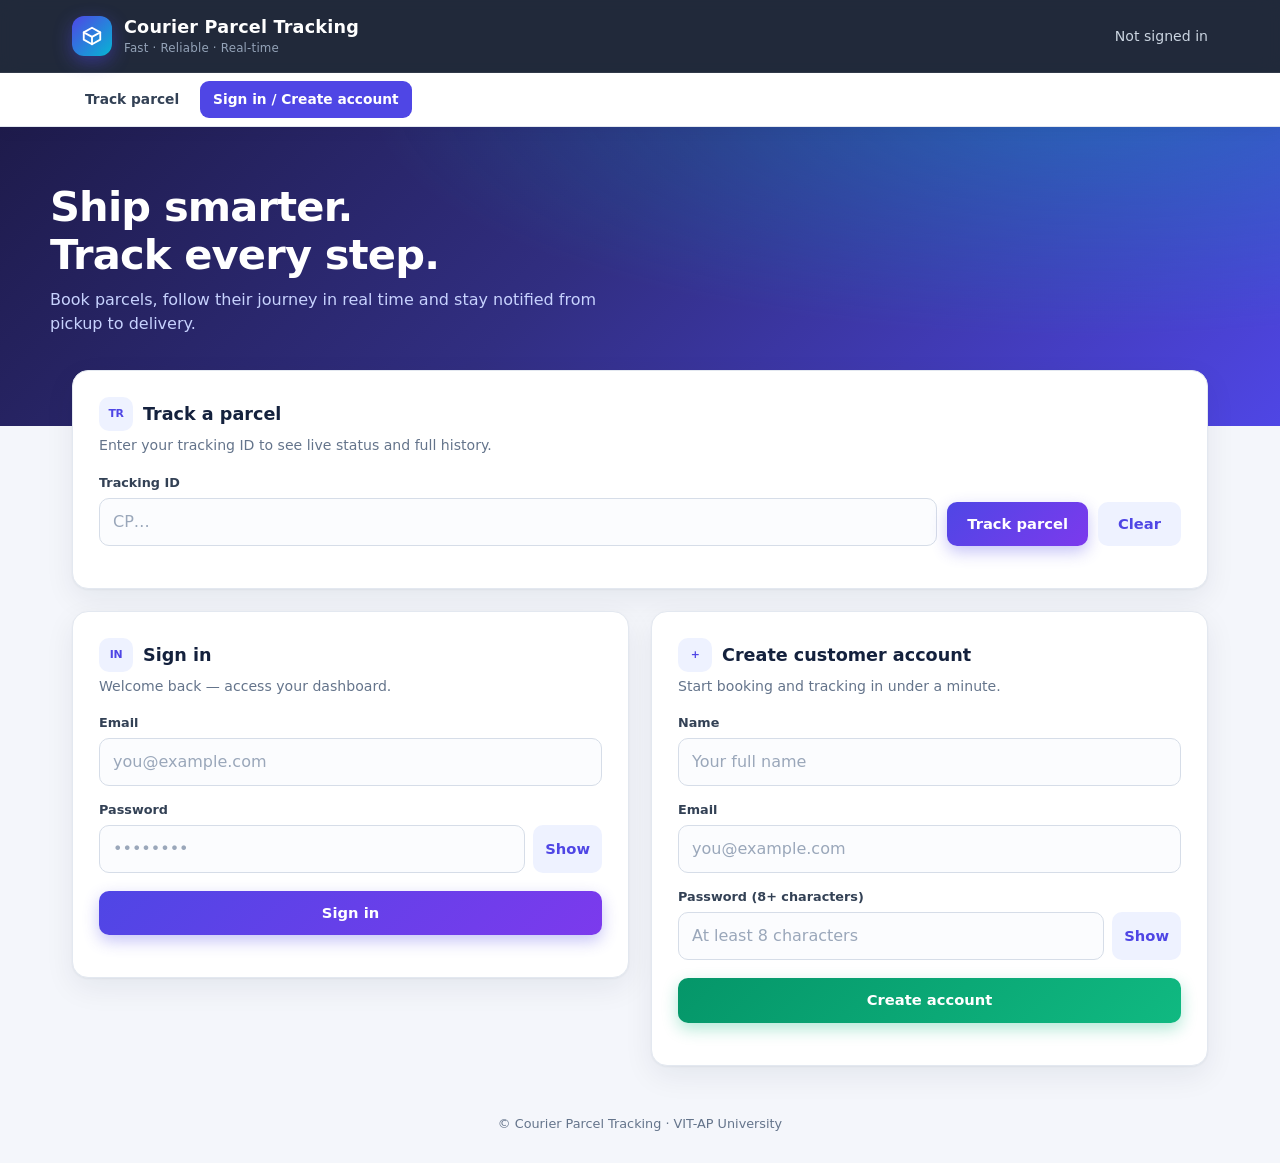
==== frontend/index.html @ 97dbf4a4 "Deploy as a single Spring Boot app on free hosting Running seven services needs seven ports and more" ====
<?xml version="1.0" encoding="UTF-8"?>
<html xmlns="http://www.w3.org/1999/xhtml" lang="en" xml:lang="en">
<head>
<meta charset="utf-8" /><meta name="viewport" content="width=device-width, initial-scale=1" />
<title>Courier Parcel Tracking</title>
<style type="text/css">/*<![CDATA[*/
:root{
  --bg:#f4f6fb;--surface:#fff;--ink:#14213d;--muted:#64748b;--line:#e3e8f0;
  --primary:#4f46e5;--primary-2:#7c3aed;--accent:#06b6d4;--success:#10b981;--warn:#f59e0b;--danger:#ef4444;
  --radius:16px;--shadow:0 1px 2px rgba(20,33,61,.05),0 10px 30px rgba(20,33,61,.07);
  font:16px/1.5 "Inter","Segoe UI",system-ui,-apple-system,Roboto,sans-serif;color:var(--ink);background:var(--bg)
}
*{box-sizing:border-box}body{margin:0;min-height:100vh}
.hidden{display:none!important}

/* header */
header{position:sticky;top:0;z-index:20;background:rgba(15,23,42,.92);backdrop-filter:blur(10px);color:#fff;border-bottom:1px solid rgba(255,255,255,.08)}
.nav{max-width:1180px;margin:auto;padding:14px 22px;display:flex;justify-content:space-between;align-items:center;gap:16px}
.brand{display:flex;align-items:center;gap:12px}
.logo{width:40px;height:40px;border-radius:12px;display:grid;place-items:center;background:linear-gradient(135deg,var(--primary),var(--accent));box-shadow:0 6px 18px rgba(79,70,229,.45)}
.brand h1{font-size:1.1rem;margin:0;font-weight:700;letter-spacing:.2px}
.brand small{display:block;color:#94a3b8;font-size:.74rem;font-weight:500}
.topline{display:flex;align-items:center;gap:12px}
#identity{display:flex;align-items:center;gap:10px;font-size:.88rem;color:#cbd5e1}
.avatar{width:32px;height:32px;border-radius:50%;display:grid;place-items:center;background:linear-gradient(135deg,var(--accent),var(--primary));color:#fff;font-weight:700;font-size:.85rem}
.pill{font-size:.7rem;font-weight:700;letter-spacing:.06em;padding:3px 9px;border-radius:99px;background:rgba(255,255,255,.12);color:#e2e8f0}

/* hero */
.hero{background:radial-gradient(1200px 400px at 85% -10%,rgba(6,182,212,.35),transparent 60%),linear-gradient(135deg,#1e1b4b 0%,#312e81 45%,#4f46e5 100%);color:#fff;padding:56px 22px 90px}
.hero-in{max-width:1180px;margin:auto}
.hero h2{font-size:clamp(1.7rem,4vw,2.6rem);margin:0 0 10px;line-height:1.15;letter-spacing:-.02em}
.hero p{margin:0;color:#c7d2fe;max-width:560px}
main{max-width:1180px;margin:-56px auto 48px;padding:0 22px;display:grid;gap:22px}
.grid{display:grid;grid-template-columns:repeat(auto-fit,minmax(320px,1fr));gap:22px;align-items:start}

/* cards */
.card{background:var(--surface);border:1px solid var(--line);border-radius:var(--radius);padding:26px;box-shadow:var(--shadow)}
.card h2{font-size:1.1rem;margin:0 0 4px;display:flex;align-items:center;gap:10px}
.card h2 .ic{width:34px;height:34px;border-radius:10px;display:grid;place-items:center;background:#eef2ff;color:var(--primary);font-size:.68rem;font-weight:800;letter-spacing:-.04em}
.card .sub{margin:0 0 16px;color:var(--muted);font-size:.88rem}
.span-2{grid-column:1/-1}

/* forms */
label{display:block;font-size:.8rem;font-weight:600;color:#334155;margin:14px 0 6px}
input,textarea,select{width:100%;padding:11px 13px;border:1.5px solid #d6dde8;border-radius:10px;font:inherit;background:#fbfcfe;color:var(--ink);transition:border-color .15s,box-shadow .15s,background .15s}
input::placeholder{color:#9aa7ba}
input:hover,select:hover{border-color:#b6c2d4}
input:focus,textarea:focus,select:focus{outline:0;border-color:var(--primary);background:#fff;box-shadow:0 0 0 4px rgba(79,70,229,.15)}
.form-grid{display:grid;grid-template-columns:1fr 1fr;gap:0 14px}
.form-grid .full{grid-column:1/-1}
fieldset{border:0;padding:0;margin:0}
.section-title{grid-column:1/-1;margin:20px 0 0;font-size:.72rem;font-weight:700;letter-spacing:.1em;text-transform:uppercase;color:var(--primary)}

/* buttons */
button{margin-top:18px;padding:11px 20px;border:0;border-radius:10px;font:inherit;font-weight:600;font-size:.92rem;cursor:pointer;color:#fff;
  background:linear-gradient(135deg,var(--primary),var(--primary-2));box-shadow:0 6px 16px rgba(79,70,229,.32);transition:transform .15s,box-shadow .15s,filter .15s}
button:hover{transform:translateY(-1px);box-shadow:0 10px 22px rgba(79,70,229,.4);filter:brightness(1.05)}
button:active{transform:translateY(0)}
button:focus-visible{outline:3px solid rgba(79,70,229,.4);outline-offset:2px}
button.secondary{background:rgba(255,255,255,.12);box-shadow:none;margin:0;padding:8px 16px;border:1px solid rgba(255,255,255,.25)}
button.secondary:hover{background:rgba(255,255,255,.22);transform:none;box-shadow:none}
button.ghost{background:#eef2ff;color:var(--primary);box-shadow:none;margin:0 0 14px;padding:8px 14px}
button.ghost:hover{background:#e0e7ff;box-shadow:none}
button.success{background:linear-gradient(135deg,#059669,var(--success));box-shadow:0 6px 16px rgba(16,185,129,.32)}
button.full{width:100%}
button[disabled]{opacity:.6;pointer-events:none}
.pw-wrap{display:flex;gap:8px;align-items:stretch}.pw-wrap input{flex:1;min-width:0}.pw-toggle{margin:0;padding:0 12px;background:#eef2ff;color:var(--primary);box-shadow:none;white-space:nowrap}

/* tracking */
.track-bar{display:flex;gap:10px;align-items:flex-end}
.track-bar>div{flex:1}.track-bar label{margin-top:0}.track-bar button{margin:0;white-space:nowrap}.track-bar button.clear{background:#eef2ff;color:var(--primary);box-shadow:none}
.result{margin-top:16px}
.empty{padding:22px;border:1.5px dashed var(--line);border-radius:12px;text-align:center;color:var(--muted);font-size:.9rem}
.muted{color:var(--muted);font-size:.88rem}

/* badges */
.badge{display:inline-flex;align-items:center;gap:6px;padding:4px 11px;border-radius:99px;font-size:.72rem;font-weight:700;letter-spacing:.04em;white-space:nowrap}
.badge::before{content:"";width:7px;height:7px;border-radius:50%;background:currentColor}
.b-BOOKED{background:#e0e7ff;color:#3730a3}.b-PICKED_UP{background:#cffafe;color:#0e7490}
.b-IN_TRANSIT{background:#dbeafe;color:#1d4ed8}.b-OUT_FOR_DELIVERY{background:#fef3c7;color:#b45309}
.b-DELIVERED{background:#d1fae5;color:#047857}.b-DELIVERY_FAILED{background:#ffedd5;color:#c2410c}.b-EXCEPTION{background:#fee2e2;color:#b91c1c}
.b-CUSTOMER{background:#e0e7ff;color:#3730a3}.b-COURIER{background:#cffafe;color:#0e7490}.b-ADMIN{background:#f3e8ff;color:#7e22ce}

/* parcel cards */
.plist{display:grid;gap:12px}
.parcel{border:1px solid var(--line);border-radius:14px;padding:16px;background:#fff;transition:border-color .15s,box-shadow .15s}
.parcel.click{cursor:pointer}.parcel.click:hover{border-color:var(--primary);box-shadow:0 6px 18px rgba(79,70,229,.12)}
.parcel-top{display:flex;justify-content:space-between;align-items:center;gap:10px;margin-bottom:10px}
.tid{font-family:ui-monospace,SFMono-Regular,Menlo,monospace;font-weight:700;font-size:.9rem;color:var(--primary);background:#eef2ff;padding:3px 9px;border-radius:8px}
.route{display:grid;grid-template-columns:1fr auto 1fr;gap:10px;align-items:center;font-size:.86rem}
.route b{display:block;font-size:.9rem}.route span{color:var(--muted);font-size:.8rem}
.route .arrow{color:var(--accent);font-size:1.2rem}
.meta{margin-top:10px;padding-top:10px;border-top:1px dashed var(--line);display:flex;flex-wrap:wrap;gap:6px 18px;color:var(--muted);font-size:.8rem}

/* timeline */
.summary{display:flex;justify-content:space-between;align-items:center;flex-wrap:wrap;gap:10px;padding:16px;border-radius:14px;background:linear-gradient(135deg,#eef2ff,#ecfeff);border:1px solid #dbe4ff;margin-bottom:18px}
.timeline{list-style:none;margin:0;padding:0 0 0 6px;position:relative}
.timeline::before{content:"";position:absolute;left:11px;top:6px;bottom:6px;width:2px;background:linear-gradient(var(--primary),var(--accent));opacity:.35}
.timeline li{position:relative;padding:0 0 18px 34px}
.timeline li::before{content:"";position:absolute;left:3px;top:4px;width:17px;height:17px;border-radius:50%;background:#fff;border:3px solid var(--primary)}
.timeline li.current::before{background:var(--primary);box-shadow:0 0 0 5px rgba(79,70,229,.18)}
.timeline small{display:block;color:var(--muted);font-size:.78rem}

/* notifications */
.notes{list-style:none;padding:0;margin:0;display:grid;gap:8px}
.notes li{display:flex;gap:10px;padding:11px 13px;border-radius:12px;background:#f8fafc;border:1px solid var(--line);font-size:.86rem}
.notes li::before{content:"🔔";font-size:.95rem}
.notes small{display:block;color:var(--muted)}
h3{font-size:.78rem;letter-spacing:.09em;text-transform:uppercase;color:var(--muted);margin:22px 0 10px}

/* admin */
.stats{display:grid;grid-template-columns:repeat(auto-fit,minmax(140px,1fr));gap:12px}
.stat{padding:16px;border-radius:14px;color:#fff}
.stat b{display:block;font-size:1.8rem;line-height:1.1}.stat span{font-size:.78rem;opacity:.9;font-weight:600}
.s1{background:linear-gradient(135deg,#4f46e5,#7c3aed)}.s2{background:linear-gradient(135deg,#0891b2,#06b6d4)}
.s3{background:linear-gradient(135deg,#d97706,#f59e0b)}.s4{background:linear-gradient(135deg,#dc2626,#ef4444)}.s5{background:linear-gradient(135deg,#475569,#64748b)}
.tablewrap{overflow-x:auto;border:1px solid var(--line);border-radius:12px}
table{width:100%;border-collapse:collapse;font-size:.84rem}
th{background:#f8fafc;text-align:left;padding:10px 12px;font-size:.72rem;text-transform:uppercase;letter-spacing:.06em;color:var(--muted)}
td{padding:10px 12px;border-top:1px solid var(--line)}
tr:hover td{background:#fafbff}
details{margin-top:14px}summary{cursor:pointer;font-weight:600;padding:8px 0}

/* toast */
#message{position:fixed;top:78px;right:20px;z-index:50;max-width:360px;padding:13px 18px;border-radius:12px;color:#fff;font-weight:600;font-size:.9rem;
  background:linear-gradient(135deg,#059669,#10b981);box-shadow:0 14px 34px rgba(0,0,0,.22);animation:slide .25s ease}
#message.err{background:linear-gradient(135deg,#dc2626,#ef4444)}
@keyframes slide{from{transform:translateY(-10px);opacity:0}to{transform:none;opacity:1}}

footer{text-align:center;color:var(--muted);font-size:.8rem;padding:0 0 30px}
/* make the main actions easy to find on desktop and mobile */
.quick-nav{position:sticky;top:69px;z-index:15;background:rgba(255,255,255,.96);backdrop-filter:blur(10px);border-bottom:1px solid var(--line);box-shadow:0 4px 14px rgba(20,33,61,.05)}
.quick-nav-in{max-width:1180px;margin:auto;padding:8px 22px;display:flex;gap:8px;overflow-x:auto;scrollbar-width:thin}
.quick-nav a{flex:0 0 auto;padding:8px 13px;border-radius:9px;color:#334155;text-decoration:none;font-size:.86rem;font-weight:650}
.quick-nav a:hover,.quick-nav a:focus-visible{background:#eef2ff;color:var(--primary);outline:none}
.quick-nav a.nav-primary{background:var(--primary);color:#fff}
section[id],article[id]{scroll-margin-top:132px}
.support-view{grid-column:1/-1;width:min(100%,650px);justify-self:center}
textarea{resize:vertical;min-height:110px}
input[readonly]{background:#f1f5f9;color:#475569}
input:disabled,select:disabled,textarea:disabled{opacity:.65;cursor:not-allowed}
@media(max-width:640px){.form-grid{grid-template-columns:1fr}.nav{flex-wrap:wrap;padding:10px 14px}.quick-nav{top:64px}.quick-nav-in{padding:7px 14px}.hero{padding:38px 18px 78px}main{padding:0 14px;gap:14px}.grid{grid-template-columns:1fr;gap:14px}.card{padding:19px}.track-bar{flex-direction:column;align-items:stretch}.track-bar button{width:100%}.route{grid-template-columns:1fr}.route .arrow{transform:rotate(90deg);justify-self:center}.stats{grid-template-columns:repeat(2,minmax(0,1fr))}#message{left:14px;right:14px;max-width:none}}
@media(prefers-reduced-motion:reduce){*,*::before,*::after{scroll-behavior:auto!important;animation-duration:.01ms!important;transition-duration:.01ms!important}}
/*]]>*/</style>
</head>
<body>
<header><div class="nav">
  <div class="brand"><div class="logo"><svg width="22" height="22" viewBox="0 0 24 24" fill="none" stroke="#fff" stroke-width="2" stroke-linecap="round" stroke-linejoin="round"><path d="M21 8l-9-5-9 5 9 5 9-5z"/><path d="M3 8v8l9 5 9-5V8"/><path d="M12 13v8"/></svg></div>
    <h1>Courier Parcel Tracking<small>Fast · Reliable · Real-time</small></h1></div>
  <div class="topline"><span id="identity">Not signed in</span><button id="logout" class="secondary hidden">Sign out</button></div>
</div></header>
<nav class="quick-nav" aria-label="Main navigation"><div class="quick-nav-in">
  <a href="#tracking">Track parcel</a>
  <a href="#auth" id="navAuth" class="nav-primary">Sign in / Create account</a>
  <a href="#customerDashboard" id="navCustomer" class="hidden">Book and my parcels</a>
  <a href="#supportCard" id="navSupport" class="hidden">Customer support</a>
  <a href="#staff" id="navStaff" class="hidden">Courier workspace</a>
  <a href="#admin" id="navAdmin" class="hidden">Admin dashboard</a>
</div></nav>
<div id="message" class="hidden" role="status" aria-live="polite"></div>

<section class="hero"><div class="hero-in">
  <h2>Ship smarter.<br />Track every step.</h2>
  <p>Book parcels, follow their journey in real time and stay notified from pickup to delivery.</p>
</div></section>

<main>
  <section id="tracking" class="grid">
    <article class="card span-2">
      <h2><span class="ic" aria-hidden="true">TR</span>Track a parcel</h2><p class="sub">Enter your tracking ID to see live status and full history.</p>
      <form id="track"><div class="track-bar"><div><label>Tracking ID</label><input name="id" required="required" placeholder="CP…" /></div><button>Track parcel</button><button type="button" id="clearTrack" class="clear">Clear</button></div></form>
      <div id="trackResult" class="result"></div>
    </article>
  </section>

  <section id="auth" class="grid">
    <article class="card"><h2><span class="ic" aria-hidden="true">IN</span>Sign in</h2><p class="sub">Welcome back — access your dashboard.</p>
      <form id="login"><label>Email</label><input name="email" type="email" required="required" placeholder="you@example.com" /><label>Password</label><div class="pw-wrap"><input name="password" type="password" required="required" placeholder="••••••••" /><button type="button" class="pw-toggle" id="toggleLoginPassword" aria-label="Show password" aria-pressed="false">Show</button></div><button class="full">Sign in</button></form></article>
    <article class="card"><h2><span class="ic" aria-hidden="true">+</span>Create customer account</h2><p class="sub">Start booking and tracking in under a minute.</p>
      <form id="register"><label>Name</label><input name="name" required="required" placeholder="Your full name" /><label>Email</label><input name="email" type="email" required="required" placeholder="you@example.com" /><label>Password (8+ characters)</label><div class="pw-wrap"><input name="password" type="password" minlength="8" required="required" placeholder="At least 8 characters" /><button type="button" class="pw-toggle" id="toggleRegisterPassword" aria-label="Show password" aria-pressed="false">Show</button></div><button class="full success">Create account</button></form></article>
  </section>

  <section id="customer" class="grid hidden">
    <div id="customerDashboard" class="grid span-2">
    <article class="card"><h2><span class="ic" aria-hidden="true">PK</span>Book a parcel</h2><p class="sub">Fill in sender, receiver and parcel details.</p>
      <form id="booking"><div class="form-grid">
        <div class="section-title">Sender</div>
        <div class="full"><label>Sender name</label><input name="senderName" required="required" /></div>
        <div><label>Sender phone</label><input name="senderPhone" required="required" /></div>
        <div><label>Sender address</label><input name="senderAddress" required="required" /></div>
        <div class="section-title">Receiver</div>
        <div class="full"><label>Receiver name</label><input name="receiverName" required="required" /></div>
        <div><label>Receiver phone</label><input name="receiverPhone" required="required" /></div>
        <div><label>Receiver address</label><input name="receiverAddress" required="required" /></div>
        <div class="section-title">Parcel</div>
        <div class="full"><label>Parcel description</label><input name="description" required="required" /></div>
        <div><label>Weight (kg)</label><input name="weightKg" type="number" min="0.000001" step="any" required="required" placeholder="e.g. 2" /></div>
        <div><label>Estimated route distance (km)</label><input name="distanceKm" type="number" min="0" step="any" required="required" placeholder="Enter estimated distance" /></div>
        <div class="full"><label>Delivery speed</label><select name="deliverySpeed"><option value="STANDARD">Standard delivery</option><option value="SAME_DAY">Same-day delivery (+₹50)</option></select></div>
        <div class="full"><div id="shippingQuote" class="result muted" aria-live="polite">Enter parcel weight and estimated route distance to calculate shipping.</div></div>
        <div class="full"><label>Expected delivery (optional)</label><input name="expectedDelivery" type="datetime-local" /></div>
      </div><button class="full">Book parcel</button></form><div id="bookingResult" class="result"></div></article>
    <article class="card"><h2><span class="ic" aria-hidden="true">MY</span>My parcels &amp; notifications</h2><p class="sub">Everything you have shipped, in one place.</p>
      <button id="refreshMine" class="ghost">↻ Refresh</button><div id="mine" class="result" style="margin-top:0"></div><h3>Notifications</h3><div style="display:flex;gap:8px;flex-wrap:wrap"><button id="clearNotifications" type="button" class="ghost">Clear notifications</button><button id="toggleNotificationHistory" type="button" class="ghost" aria-expanded="false">View history</button></div><div id="notifications" class="result" style="margin-top:0"></div><div id="notificationHistory" class="result hidden" style="margin-top:0"></div></article>

    </div>
    <article id="supportCard" class="card support-view hidden"><h2><span class="ic" aria-hidden="true">?</span>Customer Support</h2><p class="sub">Tell our support team what happened with your parcel or booking.</p>
      <button id="backToCustomer" type="button" class="ghost">Back to dashboard</button>
      <form id="supportForm">
        <label>Your name</label><input name="name" required="required" readonly="readonly" />
        <label>Your email</label><input name="email" type="email" required="required" readonly="readonly" />
        <label>Parcel / Tracking ID (optional)</label><input name="trackingId" maxlength="80" placeholder="CP..." />
        <label>Issue / Message</label><textarea name="message" rows="5" maxlength="4000" required="required" placeholder="Describe how we can help"></textarea>
        <button class="full">Send support request</button>
      </form><p id="supportResult" class="result muted" aria-live="polite"></p>
    </article>
</section>

  <section id="staff" class="grid hidden">
    <article class="card"><h2><span class="ic" aria-hidden="true">CR</span>Assigned parcels</h2><p class="sub">Select a parcel to prefill the update form.</p>
      <button id="refreshStaff" class="ghost">↻ Refresh</button><div id="staffParcels" class="result" style="margin-top:0"></div></article>
    <article class="card"><h2><span class="ic" aria-hidden="true">UP</span>Update parcel status</h2><p class="sub">Keep customers informed with every milestone.</p>
      <form id="statusForm"><label>Tracking ID</label><input name="trackingId" required="required" /><label>Status</label><select name="status"><option>PICKED_UP</option><option>IN_TRANSIT</option><option>OUT_FOR_DELIVERY</option><option>DELIVERY_FAILED</option><option>DELIVERED</option><option>EXCEPTION</option></select><label>Update note</label><input name="note" required="required" placeholder="e.g. Arrived at sorting hub" /><button class="full">Save status</button></form></article>
  </section>

  <section id="admin" class="grid hidden">
    <article class="card span-2"><h2><span class="ic" aria-hidden="true">AD</span>Administration</h2><p class="sub">System overview and operational alerts.</p>
      <button id="refreshAdmin" class="ghost">↻ Refresh dashboard</button>
      <h3>Assign parcel to courier</h3><p class="sub">Couriers can update only parcels assigned to them.</p>
      <form id="assignment" class="form-grid"><div><label>Parcel</label><select name="trackingId" id="assignmentParcel" required="required"><option value="">Refresh the dashboard to load parcels</option></select></div><div><label>Courier</label><select name="courierId" id="assignmentCourier" required="required"><option value="">Refresh the dashboard to load couriers</option></select></div><div class="full"><button class="full">Assign parcel</button></div></form>
      <div id="adminData" class="result" style="margin-top:0"><div class="empty">Click "Refresh dashboard" to load data.</div></div></article>
    <article class="card"><h2><span class="ic" aria-hidden="true">CU</span>Create courier account</h2><p class="sub">Add a new delivery partner.</p>
      <form id="courier"><label>Name</label><input name="name" required="required" /><label>Email</label><input name="email" type="email" required="required" /><label>Password (8+ characters)</label><input name="password" type="password" minlength="8" required="required" /><button class="full">Create courier</button></form>
      <p class="muted" style="margin-top:14px">Assign a parcel to a courier below before the courier updates its status.</p></article>
  </section>
</main>
<footer>© Courier Parcel Tracking · VIT-AP University</footer>

<script type="text/javascript">//<![CDATA[

let credentials=null, profile=null, adminUsers=[], adminParcels=[];
const $=s=>document.querySelector(s);
const esc=v=>String(v??'').replace(/[&<>"']/g,c=>({'&':'&amp;','<':'&lt;','>':'&gt;','"':'&quot;',"'":'&#39;'}[c]));
const fmt=d=>d?new Date(d).toLocaleString([], {dateStyle:'medium',timeStyle:'short'}):'—';
const label=s=>String(s||'').replace(/_/g,' ');
const badge=s=>`<span class="badge b-${esc(s)}">${esc(label(s))}</span>`;
const empty=t=>`<div class="empty">${esc(t)}</div>`;
let toastTimer;
function say(text,type){const m=$('#message');m.textContent=text;m.className=(type||(/fail|error|denied|invalid/i.test(text)?'err':''));clearTimeout(toastTimer);toastTimer=setTimeout(()=>m.classList.add('hidden'),5000)}
async function api(path,options={}){const headers={'Content-Type':'application/json',...(options.headers||{})};if(credentials)headers.Authorization='Basic '+btoa(credentials.email+':'+credentials.password);const r=await fetch('/api'+path,{...options,headers});const body=await r.text();if(!r.ok){let message=`${r.status} ${r.statusText}`;try{const error=JSON.parse(body);message=error.message||error.detail||(error.error?`${error.status||r.status} ${error.error}`:message)}catch{}throw Error(message)}return body?JSON.parse(body):null}
function formData(form){return Object.fromEntries(new FormData(form).entries())}
async function busy(btn,fn){if(btn)btn.disabled=true;try{return await fn()}finally{if(btn)btn.disabled=false}}

function parcelCard(p,clickable){return `<div class="parcel ${clickable?'click':''}" ${clickable?`data-id="${esc(p.trackingId)}"`:''}>
  <div class="parcel-top"><span class="tid">${esc(p.trackingId)}</span>${badge(p.status)}</div>
  <div class="route"><div><b>${esc(p.senderName)}</b><span>${esc(p.senderAddress)}</span></div><div class="arrow">→</div><div><b>${esc(p.receiverName)}</b><span>${esc(p.receiverAddress)}</span></div></div>
  <div class="meta"><span>📦 ${esc(p.description)}</span><span>🕒 ETA: ${fmt(p.expectedDelivery)}</span>${p.courierId?`<span>🚚 Courier #${esc(p.courierId)}</span>`:''}</div></div>`}
function parcelList(list,clickable){return list&&list.length?`<div class="plist">${list.map(p=>parcelCard(p,clickable)).join('')}</div>`:empty('No parcels yet.')}
function notesList(list){return list&&list.length?`<ul class="notes">${list.map(n=>`<li><div>${esc(n.message)}<small>${esc(n.trackingId)} · ${fmt(n.createdAt)}</small></div></li>`).join('')}</ul>`:empty('No notifications yet.')}
function table(cols,rows){return rows.length?`<div class="tablewrap"><table><thead><tr>${cols.map(c=>`<th>${esc(c[0])}</th>`).join('')}</tr></thead><tbody>${rows.map(r=>`<tr>${cols.map(c=>`<td>${c[1](r)}</td>`).join('')}</tr>`).join('')}</tbody></table></div>`:empty('Nothing to show.')}

function show(){const logged=!!profile;if(!logged){$('#customerDashboard').classList.remove('hidden');$('#supportCard').classList.add('hidden')}$('#auth').classList.toggle('hidden',logged);$('#logout').classList.toggle('hidden',!logged);$('#navAuth').classList.toggle('hidden',logged);$('#navCustomer').classList.toggle('hidden',!logged||profile.role!=='CUSTOMER');$('#navSupport').classList.toggle('hidden',!logged||profile.role!=='CUSTOMER');$('#navStaff').classList.toggle('hidden',!logged||profile.role!=='COURIER');$('#navAdmin').classList.toggle('hidden',!logged||profile.role!=='ADMIN');
  $('#identity').innerHTML=logged?`<span class="avatar">${esc(profile.name[0]||'?').toUpperCase()}</span><span>${esc(profile.name)}</span><span class="pill">${esc(profile.role)}</span>`:'Not signed in';
  $('#customer').classList.toggle('hidden',!logged||profile.role!=='CUSTOMER');
  if(logged&&profile.role==='CUSTOMER'){$('#supportForm [name=name]').value=profile.name||'';$('#supportForm [name=email]').value=profile.email||''}$('#staff').classList.toggle('hidden',!logged||profile.role!=='COURIER');$('#admin').classList.toggle('hidden',!logged||profile.role!=='ADMIN')}

$('#login').onsubmit=async e=>{e.preventDefault();const d=formData(e.currentTarget);credentials={email:d.email.toLowerCase(),password:d.password};await busy(e.submitter,async()=>{try{profile=await api('/auth/login');show();say('Signed in');if(profile.role==='CUSTOMER')refreshMine();if(profile.role==='COURIER')refreshStaff()}catch(err){credentials=null;say('Sign in failed: '+err.message)}})};
$('#toggleLoginPassword').onclick=e=>{const input=$('#login [name=password]'),showPassword=input.type==='password';input.type=showPassword?'text':'password';e.currentTarget.textContent=showPassword?'Hide':'Show';e.currentTarget.setAttribute('aria-label',showPassword?'Hide password':'Show password');e.currentTarget.setAttribute('aria-pressed',String(showPassword))};
$('#toggleRegisterPassword').onclick=e=>{const input=$('#register [name=password]'),showPassword=input.type==='password';input.type=showPassword?'text':'password';e.currentTarget.textContent=showPassword?'Hide':'Show';e.currentTarget.setAttribute('aria-label',showPassword?'Hide password':'Show password');e.currentTarget.setAttribute('aria-pressed',String(showPassword))};
$('#register').onsubmit=async e=>{e.preventDefault();const f=e.currentTarget;await busy(e.submitter,async()=>{try{const p=await api('/auth/register',{method:'POST',body:JSON.stringify(formData(f))});say(`Account created for ${p.email}. Sign in to continue.`);f.reset()}catch(err){say('Registration failed: '+err.message)}})};
$('#supportForm').onsubmit=async e=>{e.preventDefault();const f=e.currentTarget,d=formData(f),result=$('#supportResult');await busy(e.submitter,async()=>{try{const response=await api('/support/contact',{method:'POST',body:JSON.stringify({name:d.name,email:d.email,trackingId:d.trackingId||null,message:d.message})});result.textContent=response.message;result.className='result muted';f.elements.message.value='';f.elements.trackingId.value='';say(response.message)}catch(err){const message='Your support request could not be sent right now. Please try again later.';result.textContent=message;result.className='result err';say(message,'err')}})};
$('#logout').onclick=()=>{credentials=null;profile=null;show();window.scrollTo({top:0,behavior:'smooth'})};
function showCustomerDashboard(){
  $("#supportCard").classList.add("hidden");
  $("#customerDashboard").classList.remove("hidden");
  window.scrollTo({top:0,behavior:"smooth"});
}
$("#navCustomer").onclick=e=>{e.preventDefault();showCustomerDashboard()};
$("#navSupport").onclick=e=>{e.preventDefault();$("#customerDashboard").classList.add("hidden");$("#supportCard").classList.remove("hidden");$("#supportCard").scrollIntoView({behavior:"smooth",block:"start"})};
$("#backToCustomer").onclick=showCustomerDashboard;

async function showCheckout(trackingId){
  const box=$('#bookingResult');
  box.innerHTML=`<div class="summary"><div>✅ Booking created<br><span class="muted">Tracking ID: ${esc(trackingId)}</span></div></div><p class="muted">Preparing your payment order…</p>`;
  let order=null,lastError=null;
  for(let attempt=0;attempt<20&&!order;attempt++){
    try{order=await api('/payments/'+encodeURIComponent(trackingId))}catch(err){lastError=err;await new Promise(resolve=>setTimeout(resolve,500))}
  }
  if(!order){box.insertAdjacentHTML('beforeend',`<p class="err">Could not load the payment order: ${esc(lastError?.message||'Please try again.')}</p><button type="button" class="ghost" id="retryPayment">Retry</button>`);$('#retryPayment').onclick=()=>showCheckout(trackingId);return}
  const paid=order.status==='SUCCESS'||order.status==='CASH_ON_DELIVERY';
  box.innerHTML=`<div class="summary"><div>✅ Booking created<br><span class="muted">Tracking ID: ${esc(trackingId)}</span></div></div>
    <h3>Payment · ${esc(order.currency)} ${Number(order.amount).toFixed(2)}</h3>
    <p class="muted">Demo checkout: online methods simulate success and do not charge a real account.</p>
    ${paid?`<div class="summary"><b>${order.status==='SUCCESS'?'Payment successful':'Cash on delivery selected'}</b><span>${esc(label(order.method))} · ${esc(order.transactionReference)}</span></div>`:
    `<form id="paymentForm"><label>Payment method</label><select name="method"><option value="UPI">UPI</option><option value="CARD">Credit or debit card</option><option value="WALLET">Wallet</option><option value="CASH_ON_DELIVERY">Cash on delivery</option></select><button class="full">Pay</button></form>`}`;
  const form=$('#paymentForm');if(form)form.onsubmit=async event=>{event.preventDefault();await busy(event.submitter,async()=>{try{const result=await api('/payments/'+encodeURIComponent(trackingId)+'/pay',{method:'POST',body:JSON.stringify(formData(form))});showCheckoutResult(trackingId,result)}catch(err){say('Payment failed: '+err.message)}})};
  refreshMine();
}
function showCheckoutResult(trackingId,payment){$('#bookingResult').innerHTML=`<div class="summary"><div>✅ Booking created<br><span class="muted">Tracking ID: ${esc(trackingId)}</span></div></div><h3>Payment · ${esc(payment.currency)} ${Number(payment.amount).toFixed(2)}</h3><div class="summary"><b>${payment.status==='SUCCESS'?'Payment successful':'Cash on delivery selected'}</b><span>${esc(label(payment.method))} · ${esc(payment.transactionReference)}</span></div><p class="muted">${payment.status==='SUCCESS'?'Demo payment recorded; no real funds were charged.':'Pay this amount to the courier on delivery.'}</p>`;refreshMine()}
let quoteTimer;
async function updateShippingQuote(){const form=$('#booking'),d=formData(form),box=$('#shippingQuote');if(!d.weightKg||d.distanceKm===''){box.textContent='Enter parcel weight and estimated route distance to calculate shipping.';return}if(!d.senderAddress?.trim()||!d.receiverAddress?.trim()){box.textContent='Enter pickup and delivery addresses to calculate shipping.';return}try{const q=await api('/parcels/calculate-cost',{method:'POST',body:JSON.stringify({source:d.senderAddress,destination:d.receiverAddress,weightKg:Number(d.weightKg),distanceKm:Number(d.distanceKm),deliverySpeed:d.deliverySpeed||'STANDARD'})});box.innerHTML=`<div class="summary"><div><b>Estimated shipping cost: ₹${Number(q.totalShippingCost).toFixed(2)}</b><small>Base ₹${Number(q.basePrice).toFixed(2)} · Weight ₹${Number(q.weightCharge).toFixed(2)} · Distance ₹${Number(q.distanceCharge).toFixed(2)} · ${esc(label(q.deliverySpeed))} ₹${Number(q.deliverySpeedCharge).toFixed(2)}</small></div></div>`}catch(err){box.textContent='Shipping estimate unavailable: '+err.message}}
$('#booking').addEventListener('input',()=>{clearTimeout(quoteTimer);quoteTimer=setTimeout(updateShippingQuote,300)});
$('#booking [name=deliverySpeed]').onchange=updateShippingQuote;
$('#booking').onsubmit=async e=>{e.preventDefault();const f=e.currentTarget,d=formData(f);if(d.expectedDelivery)d.expectedDelivery=new Date(d.expectedDelivery).toISOString();else delete d.expectedDelivery;d.weightKg=Number(d.weightKg);d.distanceKm=Number(d.distanceKm);await busy(e.submitter,async()=>{try{const p=await api('/parcels',{method:'POST',body:JSON.stringify(d)});f.reset();$('#shippingQuote').textContent='Enter parcel weight and estimated route distance to calculate shipping.';await showCheckout(p.trackingId)}catch(err){say('Booking failed: '+err.message)}})};
$('#track').onsubmit=async e=>{e.preventDefault();const d=formData(e.currentTarget);await busy(e.submitter,async()=>{try{const p=await api('/tracking/'+encodeURIComponent(d.id));
  $('#trackResult').innerHTML=`<div class="summary"><div><span class="tid">${esc(p.trackingId)}</span><div class="muted" style="margin-top:6px">Expected delivery: ${fmt(p.expectedDelivery)}</div></div>${badge(p.status)}</div>
  <h3>Journey</h3>${p.history&&p.history.length?`<ul class="timeline">${p.history.map((h,i)=>`<li class="${i===p.history.length-1?'current':''}" ${i===p.history.length-1?'aria-current="step"':''}>${badge(h.status)} <b style="margin-left:6px">${esc(h.note)}</b><small>${fmt(h.occurredAt)}</small></li>`).join('')}</ul>`:empty('No history yet.')}`}
  catch(err){$('#trackResult').innerHTML=empty('Tracking lookup failed: '+err.message)}})};
$('#clearTrack').onclick=()=>{$('#track').reset();$('#trackResult').innerHTML='';$('#track input[name=id]').focus()};

async function refreshMine(){try{const [p,n]=await Promise.all([api('/parcels'),api('/notifications/mine')]);$('#mine').innerHTML=parcelList(p);$('#notifications').innerHTML=notesList(n)}catch(e){say(e.message)}}
$('#clearNotifications').onclick=async e=>{await busy(e.currentTarget,async()=>{try{const result=await api('/notifications/mine/clear',{method:'POST'});$('#notificationHistory').classList.remove('hidden');$('#toggleNotificationHistory').setAttribute('aria-expanded','true');$('#toggleNotificationHistory').textContent='Hide history';await loadNotificationHistory();await refreshMine();say(`${result.movedToHistory} notification(s) moved to history`)}catch(err){say('Could not clear notifications: '+err.message)}})};
async function loadNotificationHistory(){try{$('#notificationHistory').innerHTML=notesList(await api('/notifications/history'))}catch(err){$('#notificationHistory').innerHTML=empty('Could not load notification history: '+err.message)}}
$('#toggleNotificationHistory').onclick=async e=>{const box=$('#notificationHistory'),opening=box.classList.contains('hidden');box.classList.toggle('hidden',!opening);e.currentTarget.setAttribute('aria-expanded',String(opening));e.currentTarget.textContent=opening?'Hide history':'View history';if(opening)await loadNotificationHistory()};
async function refreshStaff(){try{$('#staffParcels').innerHTML=parcelList(await api('/delivery/mine'),true)}catch(e){say(e.message)}}
$('#refreshMine').onclick=refreshMine;$('#refreshStaff').onclick=refreshStaff;
$('#staffParcels').onclick=e=>{const c=e.target.closest('.parcel[data-id]');if(c){$('#statusForm [name=trackingId]').value=c.dataset.id;$('#statusForm').scrollIntoView({behavior:'smooth',block:'center'});$('#statusForm [name=note]').focus()}};
$('#statusForm').onsubmit=async e=>{e.preventDefault();const d=formData(e.currentTarget),id=d.trackingId;delete d.trackingId;await busy(e.submitter,async()=>{try{await api('/delivery/'+encodeURIComponent(id)+'/status',{method:'PUT',body:JSON.stringify(d)});say('Parcel status updated');refreshStaff()}catch(err){say('Update failed: '+err.message)}})};
$('#courier').onsubmit=async e=>{e.preventDefault();const f=e.currentTarget;await busy(e.submitter,async()=>{try{const u=await api('/admin/couriers',{method:'POST',body:JSON.stringify(formData(f))});say(`Courier created. Account ID: ${u.id}`);f.reset()}catch(err){say('Courier creation failed: '+err.message)}})};
$('#assignment').onsubmit=async e=>{e.preventDefault();const d=formData(e.currentTarget);await busy(e.submitter,async()=>{try{await api('/delivery/'+encodeURIComponent(d.trackingId)+'/assignment',{method:'PUT',body:JSON.stringify({courierId:Number(d.courierId)})});say('Parcel assigned to courier');await $('#refreshAdmin').click()}catch(err){say('Assignment failed: '+err.message)}})};
$('#refreshAdmin').onclick=async e=>{await busy(e.currentTarget,async()=>{try{const [users,parcels,deliveries,delayed,exceptions,failed,payments]=await Promise.all(['/admin/users','/admin/parcels','/admin/deliveries','/admin/delayed','/admin/exceptions','/admin/events/failed','/payments/admin/all'].map(p=>api(p)));
  adminUsers=users.filter(u=>u.role==='COURIER');const deliveryById=new Map(deliveries.map(d=>[d.trackingId,d]));adminParcels=parcels.map(p=>{const d=deliveryById.get(p.trackingId);return {...p,status:d?.status||p.status,courierId:d?.courierId??null}});
  const delayedIds=new Set(delayed.map(d=>d.trackingId)),exceptionIds=new Set(exceptions.map(d=>d.trackingId));const delayedParcels=adminParcels.filter(p=>delayedIds.has(p.trackingId)),exceptionParcels=adminParcels.filter(p=>exceptionIds.has(p.trackingId));
  $('#assignmentCourier').innerHTML=adminUsers.length?adminUsers.map(u=>`<option value="${esc(u.id)}">${esc(u.name)} (${esc(u.email)})</option>`).join(''):'<option value="">No couriers yet</option>';
  $('#assignmentParcel').innerHTML=adminParcels.length?adminParcels.map(p=>`<option value="${esc(p.trackingId)}">${esc(p.trackingId)} · ${esc(p.status)}</option>`).join(''):'<option value="">No parcels yet</option>';
  const stat=(c,n,l)=>`<div class="stat ${c}"><b>${n}</b><span>${l}</span></div>`;
  const parcelCols=[['Tracking ID',r=>`<span class="tid">${esc(r.trackingId)}</span>`],['Status',r=>badge(r.status)],['Receiver',r=>esc(r.receiverName)],['ETA',r=>fmt(r.expectedDelivery)],['Courier',r=>{const c=adminUsers.find(u=>String(u.id)===String(r.courierId));return c?esc(c.name):(r.courierId?'#'+esc(r.courierId):'—')}]];
  $('#adminData').innerHTML=`<div class="stats">${stat('s1',users.length,'Users')}${stat('s2',parcels.length,'Parcels')}${stat('s3',delayed.length,'Delayed')}${stat('s4',exceptions.length,'Exceptions')}${stat('s5',failed.length,'Failed events')}</div>
  <details open><summary>Parcels</summary>${table(parcelCols,adminParcels)}</details>
  <details><summary>Delayed parcels (${delayed.length})</summary>${table(parcelCols,delayedParcels)}</details>
  <details><summary>Exceptions (${exceptions.length})</summary>${table(parcelCols,exceptionParcels)}</details>
  <details><summary>Users (${users.length})</summary>${table([['ID',r=>esc(r.id)],['Name',r=>esc(r.name)],['Email',r=>esc(r.email)],['Role',r=>badge(r.role)]],users)}</details>
  <details><summary>Payments (${payments.length})</summary>${table([['Tracking ID',r=>`<span class="tid">${esc(r.trackingId)}</span>`],['Amount',r=>`${esc(r.currency)} ${Number(r.amount).toFixed(2)}`],['Method',r=>esc(label(r.method))],['Status',r=>badge(r.status)],['Reference',r=>esc(r.transactionReference)]],payments)}</details>
  <details><summary>Failed events (${failed.length})</summary>${table([['ID',r=>esc(r.id)],['Failed at',r=>fmt(r.failedAt)],['Attempts',r=>esc(r.attempts)],['Payload',r=>`<code>${esc(String(r.payload).slice(0,80))}</code>`]],failed)}</details>`}catch(err){say(err.message)}})};
show();

//]]></script>
</body>
</html>
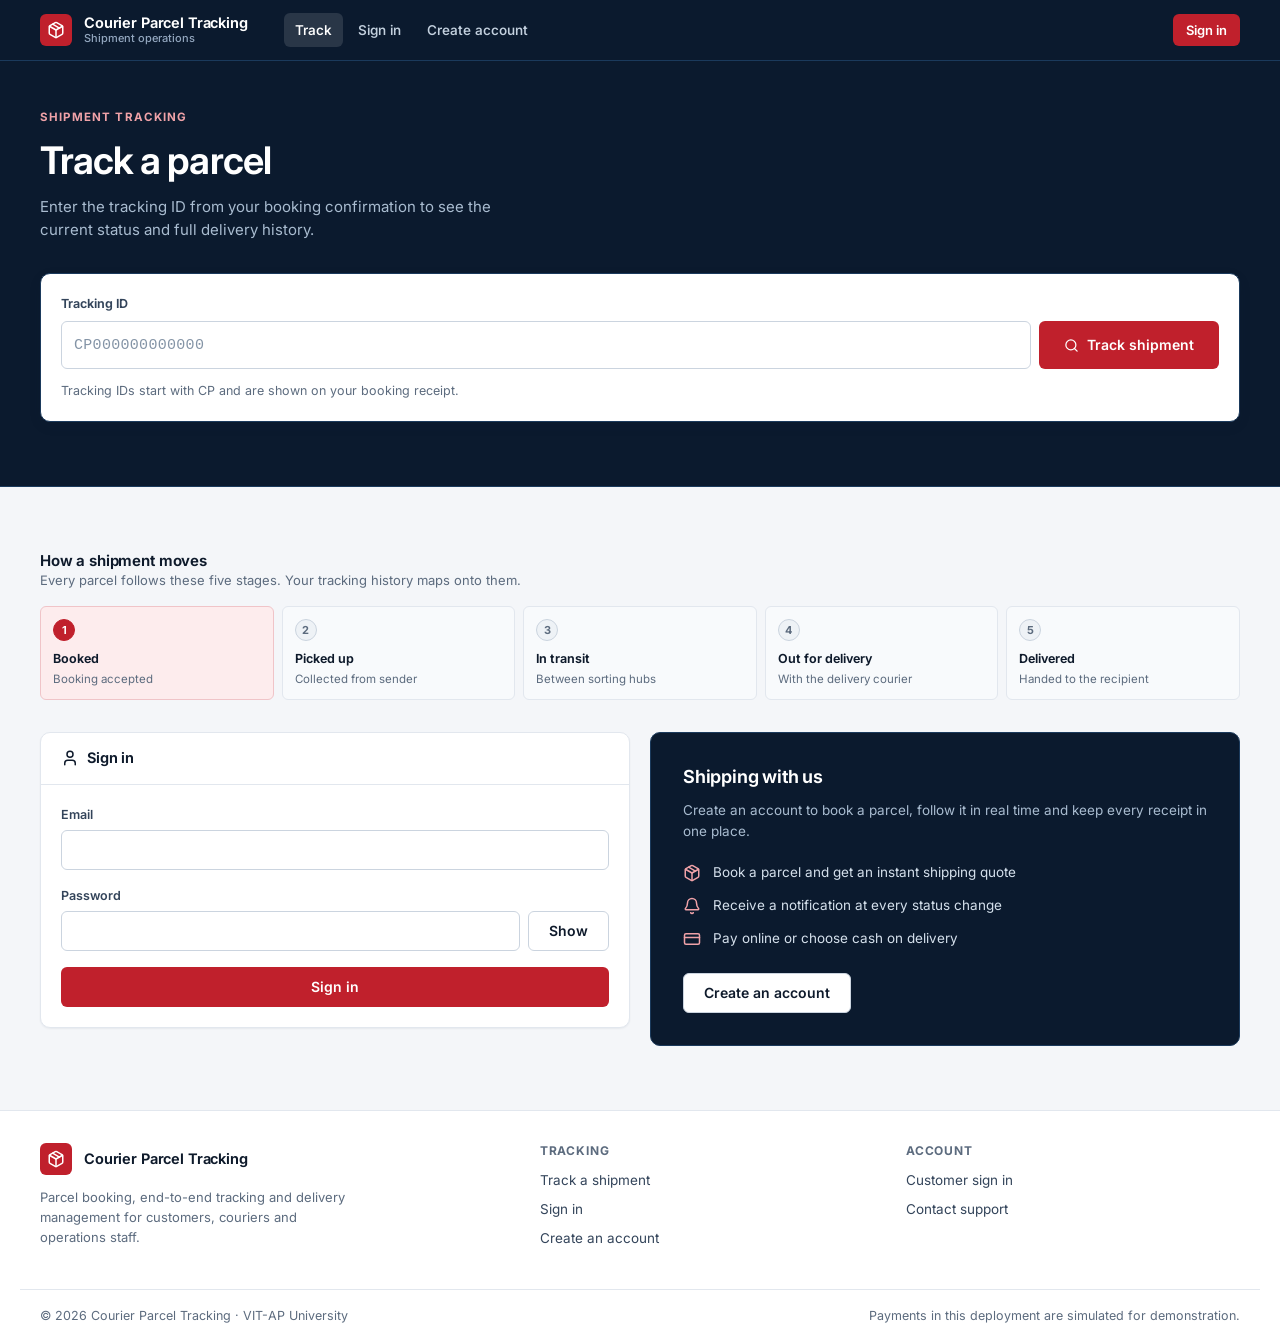
==== commit b2e8d39b: "Redesign frontend: navy/red design system, hash router, admin tables, 404 page" ====
--- a/frontend/index.html
+++ b/frontend/index.html
@@ -1,339 +1,133 @@
-<?xml version="1.0" encoding="UTF-8"?>
-<html xmlns="http://www.w3.org/1999/xhtml" lang="en" xml:lang="en">
+<!DOCTYPE html>
+<html lang="en">
 <head>
-<meta charset="utf-8" /><meta name="viewport" content="width=device-width, initial-scale=1" />
+<meta charset="utf-8" />
+<meta name="viewport" content="width=device-width, initial-scale=1" />
+<meta name="description" content="Book, track and manage courier parcels. Real-time shipment tracking from pickup to delivery." />
+<meta name="theme-color" content="#0b1a2e" />
 <title>Courier Parcel Tracking</title>
-<style type="text/css">/*<![CDATA[*/
-:root{
-  --bg:#f4f6fb;--surface:#fff;--ink:#14213d;--muted:#64748b;--line:#e3e8f0;
-  --primary:#4f46e5;--primary-2:#7c3aed;--accent:#06b6d4;--success:#10b981;--warn:#f59e0b;--danger:#ef4444;
-  --radius:16px;--shadow:0 1px 2px rgba(20,33,61,.05),0 10px 30px rgba(20,33,61,.07);
-  font:16px/1.5 "Inter","Segoe UI",system-ui,-apple-system,Roboto,sans-serif;color:var(--ink);background:var(--bg)
-}
-*{box-sizing:border-box}body{margin:0;min-height:100vh}
-.hidden{display:none!important}
-
-/* header */
-header{position:sticky;top:0;z-index:20;background:rgba(15,23,42,.92);backdrop-filter:blur(10px);color:#fff;border-bottom:1px solid rgba(255,255,255,.08)}
-.nav{max-width:1180px;margin:auto;padding:14px 22px;display:flex;justify-content:space-between;align-items:center;gap:16px}
-.brand{display:flex;align-items:center;gap:12px}
-.logo{width:40px;height:40px;border-radius:12px;display:grid;place-items:center;background:linear-gradient(135deg,var(--primary),var(--accent));box-shadow:0 6px 18px rgba(79,70,229,.45)}
-.brand h1{font-size:1.1rem;margin:0;font-weight:700;letter-spacing:.2px}
-.brand small{display:block;color:#94a3b8;font-size:.74rem;font-weight:500}
-.topline{display:flex;align-items:center;gap:12px}
-#identity{display:flex;align-items:center;gap:10px;font-size:.88rem;color:#cbd5e1}
-.avatar{width:32px;height:32px;border-radius:50%;display:grid;place-items:center;background:linear-gradient(135deg,var(--accent),var(--primary));color:#fff;font-weight:700;font-size:.85rem}
-.pill{font-size:.7rem;font-weight:700;letter-spacing:.06em;padding:3px 9px;border-radius:99px;background:rgba(255,255,255,.12);color:#e2e8f0}
-
-/* hero */
-.hero{background:radial-gradient(1200px 400px at 85% -10%,rgba(6,182,212,.35),transparent 60%),linear-gradient(135deg,#1e1b4b 0%,#312e81 45%,#4f46e5 100%);color:#fff;padding:56px 22px 90px}
-.hero-in{max-width:1180px;margin:auto}
-.hero h2{font-size:clamp(1.7rem,4vw,2.6rem);margin:0 0 10px;line-height:1.15;letter-spacing:-.02em}
-.hero p{margin:0;color:#c7d2fe;max-width:560px}
-main{max-width:1180px;margin:-56px auto 48px;padding:0 22px;display:grid;gap:22px}
-.grid{display:grid;grid-template-columns:repeat(auto-fit,minmax(320px,1fr));gap:22px;align-items:start}
-
-/* cards */
-.card{background:var(--surface);border:1px solid var(--line);border-radius:var(--radius);padding:26px;box-shadow:var(--shadow)}
-.card h2{font-size:1.1rem;margin:0 0 4px;display:flex;align-items:center;gap:10px}
-.card h2 .ic{width:34px;height:34px;border-radius:10px;display:grid;place-items:center;background:#eef2ff;color:var(--primary);font-size:.68rem;font-weight:800;letter-spacing:-.04em}
-.card .sub{margin:0 0 16px;color:var(--muted);font-size:.88rem}
-.span-2{grid-column:1/-1}
-
-/* forms */
-label{display:block;font-size:.8rem;font-weight:600;color:#334155;margin:14px 0 6px}
-input,textarea,select{width:100%;padding:11px 13px;border:1.5px solid #d6dde8;border-radius:10px;font:inherit;background:#fbfcfe;color:var(--ink);transition:border-color .15s,box-shadow .15s,background .15s}
-input::placeholder{color:#9aa7ba}
-input:hover,select:hover{border-color:#b6c2d4}
-input:focus,textarea:focus,select:focus{outline:0;border-color:var(--primary);background:#fff;box-shadow:0 0 0 4px rgba(79,70,229,.15)}
-.form-grid{display:grid;grid-template-columns:1fr 1fr;gap:0 14px}
-.form-grid .full{grid-column:1/-1}
-fieldset{border:0;padding:0;margin:0}
-.section-title{grid-column:1/-1;margin:20px 0 0;font-size:.72rem;font-weight:700;letter-spacing:.1em;text-transform:uppercase;color:var(--primary)}
-
-/* buttons */
-button{margin-top:18px;padding:11px 20px;border:0;border-radius:10px;font:inherit;font-weight:600;font-size:.92rem;cursor:pointer;color:#fff;
-  background:linear-gradient(135deg,var(--primary),var(--primary-2));box-shadow:0 6px 16px rgba(79,70,229,.32);transition:transform .15s,box-shadow .15s,filter .15s}
-button:hover{transform:translateY(-1px);box-shadow:0 10px 22px rgba(79,70,229,.4);filter:brightness(1.05)}
-button:active{transform:translateY(0)}
-button:focus-visible{outline:3px solid rgba(79,70,229,.4);outline-offset:2px}
-button.secondary{background:rgba(255,255,255,.12);box-shadow:none;margin:0;padding:8px 16px;border:1px solid rgba(255,255,255,.25)}
-button.secondary:hover{background:rgba(255,255,255,.22);transform:none;box-shadow:none}
-button.ghost{background:#eef2ff;color:var(--primary);box-shadow:none;margin:0 0 14px;padding:8px 14px}
-button.ghost:hover{background:#e0e7ff;box-shadow:none}
-button.success{background:linear-gradient(135deg,#059669,var(--success));box-shadow:0 6px 16px rgba(16,185,129,.32)}
-button.full{width:100%}
-button[disabled]{opacity:.6;pointer-events:none}
-.pw-wrap{display:flex;gap:8px;align-items:stretch}.pw-wrap input{flex:1;min-width:0}.pw-toggle{margin:0;padding:0 12px;background:#eef2ff;color:var(--primary);box-shadow:none;white-space:nowrap}
-
-/* tracking */
-.track-bar{display:flex;gap:10px;align-items:flex-end}
-.track-bar>div{flex:1}.track-bar label{margin-top:0}.track-bar button{margin:0;white-space:nowrap}.track-bar button.clear{background:#eef2ff;color:var(--primary);box-shadow:none}
-.result{margin-top:16px}
-.empty{padding:22px;border:1.5px dashed var(--line);border-radius:12px;text-align:center;color:var(--muted);font-size:.9rem}
-.muted{color:var(--muted);font-size:.88rem}
-
-/* badges */
-.badge{display:inline-flex;align-items:center;gap:6px;padding:4px 11px;border-radius:99px;font-size:.72rem;font-weight:700;letter-spacing:.04em;white-space:nowrap}
-.badge::before{content:"";width:7px;height:7px;border-radius:50%;background:currentColor}
-.b-BOOKED{background:#e0e7ff;color:#3730a3}.b-PICKED_UP{background:#cffafe;color:#0e7490}
-.b-IN_TRANSIT{background:#dbeafe;color:#1d4ed8}.b-OUT_FOR_DELIVERY{background:#fef3c7;color:#b45309}
-.b-DELIVERED{background:#d1fae5;color:#047857}.b-DELIVERY_FAILED{background:#ffedd5;color:#c2410c}.b-EXCEPTION{background:#fee2e2;color:#b91c1c}
-.b-CUSTOMER{background:#e0e7ff;color:#3730a3}.b-COURIER{background:#cffafe;color:#0e7490}.b-ADMIN{background:#f3e8ff;color:#7e22ce}
-
-/* parcel cards */
-.plist{display:grid;gap:12px}
-.parcel{border:1px solid var(--line);border-radius:14px;padding:16px;background:#fff;transition:border-color .15s,box-shadow .15s}
-.parcel.click{cursor:pointer}.parcel.click:hover{border-color:var(--primary);box-shadow:0 6px 18px rgba(79,70,229,.12)}
-.parcel-top{display:flex;justify-content:space-between;align-items:center;gap:10px;margin-bottom:10px}
-.tid{font-family:ui-monospace,SFMono-Regular,Menlo,monospace;font-weight:700;font-size:.9rem;color:var(--primary);background:#eef2ff;padding:3px 9px;border-radius:8px}
-.route{display:grid;grid-template-columns:1fr auto 1fr;gap:10px;align-items:center;font-size:.86rem}
-.route b{display:block;font-size:.9rem}.route span{color:var(--muted);font-size:.8rem}
-.route .arrow{color:var(--accent);font-size:1.2rem}
-.meta{margin-top:10px;padding-top:10px;border-top:1px dashed var(--line);display:flex;flex-wrap:wrap;gap:6px 18px;color:var(--muted);font-size:.8rem}
-
-/* timeline */
-.summary{display:flex;justify-content:space-between;align-items:center;flex-wrap:wrap;gap:10px;padding:16px;border-radius:14px;background:linear-gradient(135deg,#eef2ff,#ecfeff);border:1px solid #dbe4ff;margin-bottom:18px}
-.timeline{list-style:none;margin:0;padding:0 0 0 6px;position:relative}
-.timeline::before{content:"";position:absolute;left:11px;top:6px;bottom:6px;width:2px;background:linear-gradient(var(--primary),var(--accent));opacity:.35}
-.timeline li{position:relative;padding:0 0 18px 34px}
-.timeline li::before{content:"";position:absolute;left:3px;top:4px;width:17px;height:17px;border-radius:50%;background:#fff;border:3px solid var(--primary)}
-.timeline li.current::before{background:var(--primary);box-shadow:0 0 0 5px rgba(79,70,229,.18)}
-.timeline small{display:block;color:var(--muted);font-size:.78rem}
-
-/* notifications */
-.notes{list-style:none;padding:0;margin:0;display:grid;gap:8px}
-.notes li{display:flex;gap:10px;padding:11px 13px;border-radius:12px;background:#f8fafc;border:1px solid var(--line);font-size:.86rem}
-.notes li::before{content:"🔔";font-size:.95rem}
-.notes small{display:block;color:var(--muted)}
-h3{font-size:.78rem;letter-spacing:.09em;text-transform:uppercase;color:var(--muted);margin:22px 0 10px}
-
-/* admin */
-.stats{display:grid;grid-template-columns:repeat(auto-fit,minmax(140px,1fr));gap:12px}
-.stat{padding:16px;border-radius:14px;color:#fff}
-.stat b{display:block;font-size:1.8rem;line-height:1.1}.stat span{font-size:.78rem;opacity:.9;font-weight:600}
-.s1{background:linear-gradient(135deg,#4f46e5,#7c3aed)}.s2{background:linear-gradient(135deg,#0891b2,#06b6d4)}
-.s3{background:linear-gradient(135deg,#d97706,#f59e0b)}.s4{background:linear-gradient(135deg,#dc2626,#ef4444)}.s5{background:linear-gradient(135deg,#475569,#64748b)}
-.tablewrap{overflow-x:auto;border:1px solid var(--line);border-radius:12px}
-table{width:100%;border-collapse:collapse;font-size:.84rem}
-th{background:#f8fafc;text-align:left;padding:10px 12px;font-size:.72rem;text-transform:uppercase;letter-spacing:.06em;color:var(--muted)}
-td{padding:10px 12px;border-top:1px solid var(--line)}
-tr:hover td{background:#fafbff}
-details{margin-top:14px}summary{cursor:pointer;font-weight:600;padding:8px 0}
-
-/* toast */
-#message{position:fixed;top:78px;right:20px;z-index:50;max-width:360px;padding:13px 18px;border-radius:12px;color:#fff;font-weight:600;font-size:.9rem;
-  background:linear-gradient(135deg,#059669,#10b981);box-shadow:0 14px 34px rgba(0,0,0,.22);animation:slide .25s ease}
-#message.err{background:linear-gradient(135deg,#dc2626,#ef4444)}
-@keyframes slide{from{transform:translateY(-10px);opacity:0}to{transform:none;opacity:1}}
-
-footer{text-align:center;color:var(--muted);font-size:.8rem;padding:0 0 30px}
-/* make the main actions easy to find on desktop and mobile */
-.quick-nav{position:sticky;top:69px;z-index:15;background:rgba(255,255,255,.96);backdrop-filter:blur(10px);border-bottom:1px solid var(--line);box-shadow:0 4px 14px rgba(20,33,61,.05)}
-.quick-nav-in{max-width:1180px;margin:auto;padding:8px 22px;display:flex;gap:8px;overflow-x:auto;scrollbar-width:thin}
-.quick-nav a{flex:0 0 auto;padding:8px 13px;border-radius:9px;color:#334155;text-decoration:none;font-size:.86rem;font-weight:650}
-.quick-nav a:hover,.quick-nav a:focus-visible{background:#eef2ff;color:var(--primary);outline:none}
-.quick-nav a.nav-primary{background:var(--primary);color:#fff}
-section[id],article[id]{scroll-margin-top:132px}
-.support-view{grid-column:1/-1;width:min(100%,650px);justify-self:center}
-textarea{resize:vertical;min-height:110px}
-input[readonly]{background:#f1f5f9;color:#475569}
-input:disabled,select:disabled,textarea:disabled{opacity:.65;cursor:not-allowed}
-@media(max-width:640px){.form-grid{grid-template-columns:1fr}.nav{flex-wrap:wrap;padding:10px 14px}.quick-nav{top:64px}.quick-nav-in{padding:7px 14px}.hero{padding:38px 18px 78px}main{padding:0 14px;gap:14px}.grid{grid-template-columns:1fr;gap:14px}.card{padding:19px}.track-bar{flex-direction:column;align-items:stretch}.track-bar button{width:100%}.route{grid-template-columns:1fr}.route .arrow{transform:rotate(90deg);justify-self:center}.stats{grid-template-columns:repeat(2,minmax(0,1fr))}#message{left:14px;right:14px;max-width:none}}
-@media(prefers-reduced-motion:reduce){*,*::before,*::after{scroll-behavior:auto!important;animation-duration:.01ms!important;transition-duration:.01ms!important}}
-/*]]>*/</style>
+<link rel="preconnect" href="https://fonts.googleapis.com" />
+<link rel="preconnect" href="https://fonts.gstatic.com" crossorigin />
+<link href="https://fonts.googleapis.com/css2?family=Inter:wght@400;500;600;700&display=swap" rel="stylesheet" />
+<link rel="stylesheet" href="./styles.css" />
+<link rel="icon" href="data:image/svg+xml,%3Csvg xmlns='http://www.w3.org/2000/svg' viewBox='0 0 24 24' fill='none' stroke='%23c0202c' stroke-width='2' stroke-linecap='round' stroke-linejoin='round'%3E%3Cpath d='m7.5 4.27 9 5.15'/%3E%3Cpath d='M21 8a2 2 0 0 0-1-1.73l-7-4a2 2 0 0 0-2 0l-7 4A2 2 0 0 0 3 8v8a2 2 0 0 0 1 1.73l7 4a2 2 0 0 0 2 0l7-4A2 2 0 0 0 21 16Z'/%3E%3Cpath d='m3.3 7 8.7 5 8.7-5'/%3E%3Cpath d='M12 22V12'/%3E%3C/svg%3E" />
 </head>
 <body>
-<header><div class="nav">
-  <div class="brand"><div class="logo"><svg width="22" height="22" viewBox="0 0 24 24" fill="none" stroke="#fff" stroke-width="2" stroke-linecap="round" stroke-linejoin="round"><path d="M21 8l-9-5-9 5 9 5 9-5z"/><path d="M3 8v8l9 5 9-5V8"/><path d="M12 13v8"/></svg></div>
-    <h1>Courier Parcel Tracking<small>Fast · Reliable · Real-time</small></h1></div>
-  <div class="topline"><span id="identity">Not signed in</span><button id="logout" class="secondary hidden">Sign out</button></div>
-</div></header>
-<nav class="quick-nav" aria-label="Main navigation"><div class="quick-nav-in">
-  <a href="#tracking">Track parcel</a>
-  <a href="#auth" id="navAuth" class="nav-primary">Sign in / Create account</a>
-  <a href="#customerDashboard" id="navCustomer" class="hidden">Book and my parcels</a>
-  <a href="#supportCard" id="navSupport" class="hidden">Customer support</a>
-  <a href="#staff" id="navStaff" class="hidden">Courier workspace</a>
-  <a href="#admin" id="navAdmin" class="hidden">Admin dashboard</a>
-</div></nav>
-<div id="message" class="hidden" role="status" aria-live="polite"></div>
 
-<section class="hero"><div class="hero-in">
-  <h2>Ship smarter.<br />Track every step.</h2>
-  <p>Book parcels, follow their journey in real time and stay notified from pickup to delivery.</p>
-</div></section>
+<a class="skip-link" href="#main">Skip to main content</a>
 
-<main>
-  <section id="tracking" class="grid">
-    <article class="card span-2">
-      <h2><span class="ic" aria-hidden="true">TR</span>Track a parcel</h2><p class="sub">Enter your tracking ID to see live status and full history.</p>
-      <form id="track"><div class="track-bar"><div><label>Tracking ID</label><input name="id" required="required" placeholder="CP…" /></div><button>Track parcel</button><button type="button" id="clearTrack" class="clear">Clear</button></div></form>
-      <div id="trackResult" class="result"></div>
-    </article>
-  </section>
+<!-- Lucide icon sprite (ISC licence). Inline so the app has no runtime icon dependency. -->
+<svg xmlns="http://www.w3.org/2000/svg" class="visually-hidden" aria-hidden="true" focusable="false">
+  <defs>
+    <g id="base" fill="none" stroke="currentColor" stroke-width="2" stroke-linecap="round" stroke-linejoin="round"></g>
+  </defs>
+  <symbol id="i-search" viewBox="0 0 24 24" fill="none" stroke="currentColor" stroke-width="2" stroke-linecap="round" stroke-linejoin="round"><circle cx="11" cy="11" r="8"/><path d="m21 21-4.3-4.3"/></symbol>
+  <symbol id="i-package" viewBox="0 0 24 24" fill="none" stroke="currentColor" stroke-width="2" stroke-linecap="round" stroke-linejoin="round"><path d="m7.5 4.27 9 5.15"/><path d="M21 8a2 2 0 0 0-1-1.73l-7-4a2 2 0 0 0-2 0l-7 4A2 2 0 0 0 3 8v8a2 2 0 0 0 1 1.73l7 4a2 2 0 0 0 2 0l7-4A2 2 0 0 0 21 16Z"/><path d="m3.3 7 8.7 5 8.7-5"/><path d="M12 22V12"/></symbol>
+  <symbol id="i-package-check" viewBox="0 0 24 24" fill="none" stroke="currentColor" stroke-width="2" stroke-linecap="round" stroke-linejoin="round"><path d="m16 16 2 2 4-4"/><path d="M21 10V8a2 2 0 0 0-1-1.73l-7-4a2 2 0 0 0-2 0l-7 4A2 2 0 0 0 3 8v8a2 2 0 0 0 1 1.73l7 4a2 2 0 0 0 2 0"/><path d="m7.5 4.27 9 5.15"/><path d="M3.29 7 12 12l8.71-5"/><path d="M12 22V12"/></symbol>
+  <symbol id="i-truck" viewBox="0 0 24 24" fill="none" stroke="currentColor" stroke-width="2" stroke-linecap="round" stroke-linejoin="round"><path d="M14 18V6a2 2 0 0 0-2-2H4a2 2 0 0 0-2 2v11a1 1 0 0 0 1 1h2"/><path d="M15 18H9"/><path d="M19 18h2a1 1 0 0 0 1-1v-3.65a1 1 0 0 0-.22-.624l-3.48-4.35A1 1 0 0 0 17.52 8H14"/><circle cx="17" cy="18" r="2"/><circle cx="7" cy="18" r="2"/></symbol>
+  <symbol id="i-map-pin" viewBox="0 0 24 24" fill="none" stroke="currentColor" stroke-width="2" stroke-linecap="round" stroke-linejoin="round"><path d="M20 10c0 4.993-5.539 10.193-7.399 11.799a1 1 0 0 1-1.202 0C9.539 20.193 4 14.993 4 10a8 8 0 0 1 16 0"/><circle cx="12" cy="10" r="3"/></symbol>
+  <symbol id="i-route" viewBox="0 0 24 24" fill="none" stroke="currentColor" stroke-width="2" stroke-linecap="round" stroke-linejoin="round"><circle cx="6" cy="19" r="3"/><path d="M9 19h8.5a3.5 3.5 0 0 0 0-7h-11a3.5 3.5 0 0 1 0-7H15"/><circle cx="18" cy="5" r="3"/></symbol>
+  <symbol id="i-arrow-right" viewBox="0 0 24 24" fill="none" stroke="currentColor" stroke-width="2" stroke-linecap="round" stroke-linejoin="round"><path d="M5 12h14"/><path d="m12 5 7 7-7 7"/></symbol>
+  <symbol id="i-bell" viewBox="0 0 24 24" fill="none" stroke="currentColor" stroke-width="2" stroke-linecap="round" stroke-linejoin="round"><path d="M10.268 21a2 2 0 0 0 3.464 0"/><path d="M3.262 15.326A1 1 0 0 0 4 17h16a1 1 0 0 0 .74-1.673C19.41 13.956 18 12.499 18 8A6 6 0 0 0 6 8c0 4.499-1.411 5.956-2.738 7.326"/></symbol>
+  <symbol id="i-user" viewBox="0 0 24 24" fill="none" stroke="currentColor" stroke-width="2" stroke-linecap="round" stroke-linejoin="round"><path d="M19 21v-2a4 4 0 0 0-4-4H9a4 4 0 0 0-4 4v2"/><circle cx="12" cy="7" r="4"/></symbol>
+  <symbol id="i-users" viewBox="0 0 24 24" fill="none" stroke="currentColor" stroke-width="2" stroke-linecap="round" stroke-linejoin="round"><path d="M16 21v-2a4 4 0 0 0-4-4H6a4 4 0 0 0-4 4v2"/><circle cx="9" cy="7" r="4"/><path d="M22 21v-2a4 4 0 0 0-3-3.87"/><path d="M16 3.13a4 4 0 0 1 0 7.75"/></symbol>
+  <symbol id="i-log-out" viewBox="0 0 24 24" fill="none" stroke="currentColor" stroke-width="2" stroke-linecap="round" stroke-linejoin="round"><path d="M9 21H5a2 2 0 0 1-2-2V5a2 2 0 0 1 2-2h4"/><path d="m16 17 5-5-5-5"/><path d="M21 12H9"/></symbol>
+  <symbol id="i-menu" viewBox="0 0 24 24" fill="none" stroke="currentColor" stroke-width="2" stroke-linecap="round" stroke-linejoin="round"><path d="M4 6h16"/><path d="M4 12h16"/><path d="M4 18h16"/></symbol>
+  <symbol id="i-x" viewBox="0 0 24 24" fill="none" stroke="currentColor" stroke-width="2" stroke-linecap="round" stroke-linejoin="round"><path d="M18 6 6 18"/><path d="m6 6 12 12"/></symbol>
+  <symbol id="i-check" viewBox="0 0 24 24" fill="none" stroke="currentColor" stroke-width="2" stroke-linecap="round" stroke-linejoin="round"><path d="M20 6 9 17l-5-5"/></symbol>
+  <symbol id="i-check-circle" viewBox="0 0 24 24" fill="none" stroke="currentColor" stroke-width="2" stroke-linecap="round" stroke-linejoin="round"><circle cx="12" cy="12" r="10"/><path d="m9 12 2 2 4-4"/></symbol>
+  <symbol id="i-alert-triangle" viewBox="0 0 24 24" fill="none" stroke="currentColor" stroke-width="2" stroke-linecap="round" stroke-linejoin="round"><path d="m21.73 18-8-14a2 2 0 0 0-3.48 0l-8 14A2 2 0 0 0 4 21h16a2 2 0 0 0 1.73-3"/><path d="M12 9v4"/><path d="M12 17h.01"/></symbol>
+  <symbol id="i-alert-circle" viewBox="0 0 24 24" fill="none" stroke="currentColor" stroke-width="2" stroke-linecap="round" stroke-linejoin="round"><circle cx="12" cy="12" r="10"/><path d="M12 8v4"/><path d="M12 16h.01"/></symbol>
+  <symbol id="i-info" viewBox="0 0 24 24" fill="none" stroke="currentColor" stroke-width="2" stroke-linecap="round" stroke-linejoin="round"><circle cx="12" cy="12" r="10"/><path d="M12 16v-4"/><path d="M12 8h.01"/></symbol>
+  <symbol id="i-clock" viewBox="0 0 24 24" fill="none" stroke="currentColor" stroke-width="2" stroke-linecap="round" stroke-linejoin="round"><circle cx="12" cy="12" r="10"/><path d="M12 6v6l4 2"/></symbol>
+  <symbol id="i-credit-card" viewBox="0 0 24 24" fill="none" stroke="currentColor" stroke-width="2" stroke-linecap="round" stroke-linejoin="round"><rect width="20" height="14" x="2" y="5" rx="2"/><path d="M2 10h20"/></symbol>
+  <symbol id="i-send" viewBox="0 0 24 24" fill="none" stroke="currentColor" stroke-width="2" stroke-linecap="round" stroke-linejoin="round"><path d="m22 2-7 20-4-9-9-4Z"/><path d="M22 2 11 13"/></symbol>
+  <symbol id="i-chevron-right" viewBox="0 0 24 24" fill="none" stroke="currentColor" stroke-width="2" stroke-linecap="round" stroke-linejoin="round"><path d="m9 18 6-6-6-6"/></symbol>
+  <symbol id="i-chevron-left" viewBox="0 0 24 24" fill="none" stroke="currentColor" stroke-width="2" stroke-linecap="round" stroke-linejoin="round"><path d="m15 18-6-6 6-6"/></symbol>
+  <symbol id="i-chevron-down" viewBox="0 0 24 24" fill="none" stroke="currentColor" stroke-width="2" stroke-linecap="round" stroke-linejoin="round"><path d="m6 9 6 6 6-6"/></symbol>
+  <symbol id="i-refresh" viewBox="0 0 24 24" fill="none" stroke="currentColor" stroke-width="2" stroke-linecap="round" stroke-linejoin="round"><path d="M3 12a9 9 0 0 1 9-9 9.75 9.75 0 0 1 6.74 2.74L21 8"/><path d="M21 3v5h-5"/><path d="M21 12a9 9 0 0 1-9 9 9.75 9.75 0 0 1-6.74-2.74L3 16"/><path d="M8 16H3v5"/></symbol>
+  <symbol id="i-dashboard" viewBox="0 0 24 24" fill="none" stroke="currentColor" stroke-width="2" stroke-linecap="round" stroke-linejoin="round"><rect width="7" height="9" x="3" y="3" rx="1"/><rect width="7" height="5" x="14" y="3" rx="1"/><rect width="7" height="9" x="14" y="12" rx="1"/><rect width="7" height="5" x="3" y="16" rx="1"/></symbol>
+  <symbol id="i-inbox" viewBox="0 0 24 24" fill="none" stroke="currentColor" stroke-width="2" stroke-linecap="round" stroke-linejoin="round"><path d="M22 12h-6l-2 3h-4l-2-3H2"/><path d="M5.45 5.11 2 12v6a2 2 0 0 0 2 2h16a2 2 0 0 0 2-2v-6l-3.45-6.89A2 2 0 0 0 16.76 4H7.24a2 2 0 0 0-1.79 1.11z"/></symbol>
+  <symbol id="i-clipboard" viewBox="0 0 24 24" fill="none" stroke="currentColor" stroke-width="2" stroke-linecap="round" stroke-linejoin="round"><rect width="8" height="4" x="8" y="2" rx="1"/><path d="M16 4h2a2 2 0 0 1 2 2v14a2 2 0 0 1-2 2H6a2 2 0 0 1-2-2V6a2 2 0 0 1 2-2h2"/><path d="M12 11h4"/><path d="M12 16h4"/><path d="M8 11h.01"/><path d="M8 16h.01"/></symbol>
+  <symbol id="i-home" viewBox="0 0 24 24" fill="none" stroke="currentColor" stroke-width="2" stroke-linecap="round" stroke-linejoin="round"><path d="m3 9 9-7 9 7v11a2 2 0 0 1-2 2H5a2 2 0 0 1-2-2z"/><path d="M9 22V12h6v10"/></symbol>
+  <symbol id="i-mail" viewBox="0 0 24 24" fill="none" stroke="currentColor" stroke-width="2" stroke-linecap="round" stroke-linejoin="round"><rect width="20" height="16" x="2" y="4" rx="2"/><path d="m22 7-8.97 5.7a1.94 1.94 0 0 1-2.06 0L2 7"/></symbol>
+  <symbol id="i-phone" viewBox="0 0 24 24" fill="none" stroke="currentColor" stroke-width="2" stroke-linecap="round" stroke-linejoin="round"><path d="M22 16.92v3a2 2 0 0 1-2.18 2 19.79 19.79 0 0 1-8.63-3.07 19.5 19.5 0 0 1-6-6 19.79 19.79 0 0 1-3.07-8.67A2 2 0 0 1 4.11 2h3a2 2 0 0 1 2 1.72 12.84 12.84 0 0 0 .7 2.81 2 2 0 0 1-.45 2.11L8.09 9.91a16 16 0 0 0 6 6l1.27-1.27a2 2 0 0 1 2.11-.45 12.84 12.84 0 0 0 2.81.7A2 2 0 0 1 22 16.92z"/></symbol>
+  <symbol id="i-calendar" viewBox="0 0 24 24" fill="none" stroke="currentColor" stroke-width="2" stroke-linecap="round" stroke-linejoin="round"><path d="M8 2v4"/><path d="M16 2v4"/><rect width="18" height="18" x="3" y="4" rx="2"/><path d="M3 10h18"/></symbol>
+  <symbol id="i-scale" viewBox="0 0 24 24" fill="none" stroke="currentColor" stroke-width="2" stroke-linecap="round" stroke-linejoin="round"><path d="m16 16 3-8 3 8c-.87.65-1.92 1-3 1s-2.13-.35-3-1Z"/><path d="m2 16 3-8 3 8c-.87.65-1.92 1-3 1s-2.13-.35-3-1Z"/><path d="M7 21h10"/><path d="M12 3v18"/><path d="M3 7h2c2 0 5-1 7-2 2 1 5 2 7 2h2"/></symbol>
+  <symbol id="i-activity" viewBox="0 0 24 24" fill="none" stroke="currentColor" stroke-width="2" stroke-linecap="round" stroke-linejoin="round"><path d="M22 12h-2.48a2 2 0 0 0-1.93 1.46l-2.35 8.36a.25.25 0 0 1-.48 0L9.24 2.18a.25.25 0 0 0-.48 0l-2.35 8.36A2 2 0 0 1 4.49 12H2"/></symbol>
+  <symbol id="i-file" viewBox="0 0 24 24" fill="none" stroke="currentColor" stroke-width="2" stroke-linecap="round" stroke-linejoin="round"><path d="M15 2H6a2 2 0 0 0-2 2v16a2 2 0 0 0 2 2h12a2 2 0 0 0 2-2V7Z"/><path d="M14 2v4a2 2 0 0 0 2 2h4"/><path d="M16 13H8"/><path d="M16 17H8"/><path d="M10 9H8"/></symbol>
+  <symbol id="i-eye" viewBox="0 0 24 24" fill="none" stroke="currentColor" stroke-width="2" stroke-linecap="round" stroke-linejoin="round"><path d="M2.06 12.35a1 1 0 0 1 0-.7 10.75 10.75 0 0 1 19.88 0 1 1 0 0 1 0 .7 10.75 10.75 0 0 1-19.88 0"/><circle cx="12" cy="12" r="3"/></symbol>
+  <symbol id="i-eye-off" viewBox="0 0 24 24" fill="none" stroke="currentColor" stroke-width="2" stroke-linecap="round" stroke-linejoin="round"><path d="M10.73 5.08a10.74 10.74 0 0 1 11.2 6.57 1 1 0 0 1 0 .7 10.75 10.75 0 0 1-1.44 2.49"/><path d="M14.08 14.16a3 3 0 0 1-4.24-4.24"/><path d="M17.48 17.5a10.75 10.75 0 0 1-15.42-5.15 1 1 0 0 1 0-.7 10.75 10.75 0 0 1 4.45-5.14"/><path d="m2 2 20 20"/></symbol>
+  <symbol id="i-shield" viewBox="0 0 24 24" fill="none" stroke="currentColor" stroke-width="2" stroke-linecap="round" stroke-linejoin="round"><path d="M20 13c0 5-3.5 7.5-7.66 8.95a1 1 0 0 1-.67-.01C7.5 20.5 4 18 4 13V6a1 1 0 0 1 1-1c2 0 4.5-1.2 6.24-2.72a1.17 1.17 0 0 1 1.52 0C14.51 3.81 17 5 19 5a1 1 0 0 1 1 1z"/><path d="m9 12 2 2 4-4"/></symbol>
+  <symbol id="i-message" viewBox="0 0 24 24" fill="none" stroke="currentColor" stroke-width="2" stroke-linecap="round" stroke-linejoin="round"><path d="M21 15a2 2 0 0 1-2 2H7l-4 4V5a2 2 0 0 1 2-2h14a2 2 0 0 1 2 2z"/></symbol>
+  <symbol id="i-plus" viewBox="0 0 24 24" fill="none" stroke="currentColor" stroke-width="2" stroke-linecap="round" stroke-linejoin="round"><path d="M5 12h14"/><path d="M12 5v14"/></symbol>
+  <symbol id="i-filter" viewBox="0 0 24 24" fill="none" stroke="currentColor" stroke-width="2" stroke-linecap="round" stroke-linejoin="round"><path d="M22 3H2l8 9.46V19l4 2v-8.54L22 3z"/></symbol>
+  <symbol id="i-external" viewBox="0 0 24 24" fill="none" stroke="currentColor" stroke-width="2" stroke-linecap="round" stroke-linejoin="round"><path d="M15 3h6v6"/><path d="M10 14 21 3"/><path d="M18 13v6a2 2 0 0 1-2 2H5a2 2 0 0 1-2-2V8a2 2 0 0 1 2-2h6"/></symbol>
+  <symbol id="i-loader" viewBox="0 0 24 24" fill="none" stroke="currentColor" stroke-width="2" stroke-linecap="round" stroke-linejoin="round"><path d="M21 12a9 9 0 1 1-6.219-8.56"/></symbol>
+  <symbol id="i-navigation" viewBox="0 0 24 24" fill="none" stroke="currentColor" stroke-width="2" stroke-linecap="round" stroke-linejoin="round"><path d="M3 11l19-9-9 19-2-8-8-2z"/></symbol>
+  <symbol id="i-settings" viewBox="0 0 24 24" fill="none" stroke="currentColor" stroke-width="2" stroke-linecap="round" stroke-linejoin="round"><path d="M12.22 2h-.44a2 2 0 0 0-2 2v.18a2 2 0 0 1-1 1.73l-.43.25a2 2 0 0 1-2 0l-.15-.08a2 2 0 0 0-2.73.73l-.22.38a2 2 0 0 0 .73 2.73l.15.1a2 2 0 0 1 1 1.72v.51a2 2 0 0 1-1 1.74l-.15.09a2 2 0 0 0-.73 2.73l.22.38a2 2 0 0 0 2.73.73l.15-.08a2 2 0 0 1 2 0l.43.25a2 2 0 0 1 1 1.73V20a2 2 0 0 0 2 2h.44a2 2 0 0 0 2-2v-.18a2 2 0 0 1 1-1.73l.43-.25a2 2 0 0 1 2 0l.15.08a2 2 0 0 0 2.73-.73l.22-.39a2 2 0 0 0-.73-2.73l-.15-.08a2 2 0 0 1-1-1.74v-.5a2 2 0 0 1 1-1.74l.15-.09a2 2 0 0 0 .73-2.73l-.22-.38a2 2 0 0 0-2.73-.73l-.15.08a2 2 0 0 1-2 0l-.43-.25a2 2 0 0 1-1-1.73V4a2 2 0 0 0-2-2z"/><circle cx="12" cy="12" r="3"/></symbol>
+</svg>
 
-  <section id="auth" class="grid">
-    <article class="card"><h2><span class="ic" aria-hidden="true">IN</span>Sign in</h2><p class="sub">Welcome back — access your dashboard.</p>
-      <form id="login"><label>Email</label><input name="email" type="email" required="required" placeholder="you@example.com" /><label>Password</label><div class="pw-wrap"><input name="password" type="password" required="required" placeholder="••••••••" /><button type="button" class="pw-toggle" id="toggleLoginPassword" aria-label="Show password" aria-pressed="false">Show</button></div><button class="full">Sign in</button></form></article>
-    <article class="card"><h2><span class="ic" aria-hidden="true">+</span>Create customer account</h2><p class="sub">Start booking and tracking in under a minute.</p>
-      <form id="register"><label>Name</label><input name="name" required="required" placeholder="Your full name" /><label>Email</label><input name="email" type="email" required="required" placeholder="you@example.com" /><label>Password (8+ characters)</label><div class="pw-wrap"><input name="password" type="password" minlength="8" required="required" placeholder="At least 8 characters" /><button type="button" class="pw-toggle" id="toggleRegisterPassword" aria-label="Show password" aria-pressed="false">Show</button></div><button class="full success">Create account</button></form></article>
-  </section>
+<div class="shell">
 
-  <section id="customer" class="grid hidden">
-    <div id="customerDashboard" class="grid span-2">
-    <article class="card"><h2><span class="ic" aria-hidden="true">PK</span>Book a parcel</h2><p class="sub">Fill in sender, receiver and parcel details.</p>
-      <form id="booking"><div class="form-grid">
-        <div class="section-title">Sender</div>
-        <div class="full"><label>Sender name</label><input name="senderName" required="required" /></div>
-        <div><label>Sender phone</label><input name="senderPhone" required="required" /></div>
-        <div><label>Sender address</label><input name="senderAddress" required="required" /></div>
-        <div class="section-title">Receiver</div>
-        <div class="full"><label>Receiver name</label><input name="receiverName" required="required" /></div>
-        <div><label>Receiver phone</label><input name="receiverPhone" required="required" /></div>
-        <div><label>Receiver address</label><input name="receiverAddress" required="required" /></div>
-        <div class="section-title">Parcel</div>
-        <div class="full"><label>Parcel description</label><input name="description" required="required" /></div>
-        <div><label>Weight (kg)</label><input name="weightKg" type="number" min="0.000001" step="any" required="required" placeholder="e.g. 2" /></div>
-        <div><label>Estimated route distance (km)</label><input name="distanceKm" type="number" min="0" step="any" required="required" placeholder="Enter estimated distance" /></div>
-        <div class="full"><label>Delivery speed</label><select name="deliverySpeed"><option value="STANDARD">Standard delivery</option><option value="SAME_DAY">Same-day delivery (+₹50)</option></select></div>
-        <div class="full"><div id="shippingQuote" class="result muted" aria-live="polite">Enter parcel weight and estimated route distance to calculate shipping.</div></div>
-        <div class="full"><label>Expected delivery (optional)</label><input name="expectedDelivery" type="datetime-local" /></div>
-      </div><button class="full">Book parcel</button></form><div id="bookingResult" class="result"></div></article>
-    <article class="card"><h2><span class="ic" aria-hidden="true">MY</span>My parcels &amp; notifications</h2><p class="sub">Everything you have shipped, in one place.</p>
-      <button id="refreshMine" class="ghost">↻ Refresh</button><div id="mine" class="result" style="margin-top:0"></div><h3>Notifications</h3><div style="display:flex;gap:8px;flex-wrap:wrap"><button id="clearNotifications" type="button" class="ghost">Clear notifications</button><button id="toggleNotificationHistory" type="button" class="ghost" aria-expanded="false">View history</button></div><div id="notifications" class="result" style="margin-top:0"></div><div id="notificationHistory" class="result hidden" style="margin-top:0"></div></article>
+  <header class="site-header">
+    <div class="site-header__inner">
+      <a class="brand" href="#/" aria-label="Courier Parcel Tracking - home">
+        <span class="brand__mark" aria-hidden="true"><svg class="icon"><use href="#i-package"/></svg></span>
+        <span class="brand__text">
+          <span class="brand__name">Courier Parcel Tracking</span>
+          <span class="brand__tag">Shipment operations</span>
+        </span>
+      </a>
 
+      <nav class="header-nav" id="primaryNav" aria-label="Primary"></nav>
+
+      <div class="header-actions">
+        <div id="accountArea"></div>
+        <button class="nav-toggle" id="navToggle" type="button" aria-expanded="false" aria-controls="primaryNav" aria-label="Open menu">
+          <svg class="icon" aria-hidden="true"><use href="#i-menu"/></svg>
+        </button>
+      </div>
     </div>
-    <article id="supportCard" class="card support-view hidden"><h2><span class="ic" aria-hidden="true">?</span>Customer Support</h2><p class="sub">Tell our support team what happened with your parcel or booking.</p>
-      <button id="backToCustomer" type="button" class="ghost">Back to dashboard</button>
-      <form id="supportForm">
-        <label>Your name</label><input name="name" required="required" readonly="readonly" />
-        <label>Your email</label><input name="email" type="email" required="required" readonly="readonly" />
-        <label>Parcel / Tracking ID (optional)</label><input name="trackingId" maxlength="80" placeholder="CP..." />
-        <label>Issue / Message</label><textarea name="message" rows="5" maxlength="4000" required="required" placeholder="Describe how we can help"></textarea>
-        <button class="full">Send support request</button>
-      </form><p id="supportResult" class="result muted" aria-live="polite"></p>
-    </article>
-</section>
+  </header>
 
-  <section id="staff" class="grid hidden">
-    <article class="card"><h2><span class="ic" aria-hidden="true">CR</span>Assigned parcels</h2><p class="sub">Select a parcel to prefill the update form.</p>
-      <button id="refreshStaff" class="ghost">↻ Refresh</button><div id="staffParcels" class="result" style="margin-top:0"></div></article>
-    <article class="card"><h2><span class="ic" aria-hidden="true">UP</span>Update parcel status</h2><p class="sub">Keep customers informed with every milestone.</p>
-      <form id="statusForm"><label>Tracking ID</label><input name="trackingId" required="required" /><label>Status</label><select name="status"><option>PICKED_UP</option><option>IN_TRANSIT</option><option>OUT_FOR_DELIVERY</option><option>DELIVERY_FAILED</option><option>DELIVERED</option><option>EXCEPTION</option></select><label>Update note</label><input name="note" required="required" placeholder="e.g. Arrived at sorting hub" /><button class="full">Save status</button></form></article>
-  </section>
+  <main id="main" tabindex="-1"></main>
 
-  <section id="admin" class="grid hidden">
-    <article class="card span-2"><h2><span class="ic" aria-hidden="true">AD</span>Administration</h2><p class="sub">System overview and operational alerts.</p>
-      <button id="refreshAdmin" class="ghost">↻ Refresh dashboard</button>
-      <h3>Assign parcel to courier</h3><p class="sub">Couriers can update only parcels assigned to them.</p>
-      <form id="assignment" class="form-grid"><div><label>Parcel</label><select name="trackingId" id="assignmentParcel" required="required"><option value="">Refresh the dashboard to load parcels</option></select></div><div><label>Courier</label><select name="courierId" id="assignmentCourier" required="required"><option value="">Refresh the dashboard to load couriers</option></select></div><div class="full"><button class="full">Assign parcel</button></div></form>
-      <div id="adminData" class="result" style="margin-top:0"><div class="empty">Click "Refresh dashboard" to load data.</div></div></article>
-    <article class="card"><h2><span class="ic" aria-hidden="true">CU</span>Create courier account</h2><p class="sub">Add a new delivery partner.</p>
-      <form id="courier"><label>Name</label><input name="name" required="required" /><label>Email</label><input name="email" type="email" required="required" /><label>Password (8+ characters)</label><input name="password" type="password" minlength="8" required="required" /><button class="full">Create courier</button></form>
-      <p class="muted" style="margin-top:14px">Assign a parcel to a courier below before the courier updates its status.</p></article>
-  </section>
-</main>
-<footer>© Courier Parcel Tracking · VIT-AP University</footer>
+  <footer class="site-footer">
+    <div class="site-footer__inner">
+      <div>
+        <div class="site-footer__brand">
+          <span class="brand__mark" aria-hidden="true"><svg class="icon"><use href="#i-package"/></svg></span>
+          <span class="brand__name" style="color:var(--ink)">Courier Parcel Tracking</span>
+        </div>
+        <p class="site-footer__about">Parcel booking, end-to-end tracking and delivery management for customers, couriers and operations staff.</p>
+      </div>
+      <div>
+        <h3>Tracking</h3>
+        <ul>
+          <li><a href="#/">Track a shipment</a></li>
+          <li><a href="#/signin">Sign in</a></li>
+          <li><a href="#/register">Create an account</a></li>
+        </ul>
+      </div>
+      <div>
+        <h3>Account</h3>
+        <ul id="footerAccountLinks">
+          <li><a href="#/signin">Customer sign in</a></li>
+          <li><a href="#/support">Contact support</a></li>
+        </ul>
+      </div>
+    </div>
+    <div class="site-footer__legal">
+      <span>&copy; <span id="year"></span> Courier Parcel Tracking &middot; VIT-AP University</span>
+      <span>Payments in this deployment are simulated for demonstration.</span>
+    </div>
+  </footer>
 
-<script type="text/javascript">//<![CDATA[
+</div>
 
-let credentials=null, profile=null, adminUsers=[], adminParcels=[];
-const $=s=>document.querySelector(s);
-const esc=v=>String(v??'').replace(/[&<>"']/g,c=>({'&':'&amp;','<':'&lt;','>':'&gt;','"':'&quot;',"'":'&#39;'}[c]));
-const fmt=d=>d?new Date(d).toLocaleString([], {dateStyle:'medium',timeStyle:'short'}):'—';
-const label=s=>String(s||'').replace(/_/g,' ');
-const badge=s=>`<span class="badge b-${esc(s)}">${esc(label(s))}</span>`;
-const empty=t=>`<div class="empty">${esc(t)}</div>`;
-let toastTimer;
-function say(text,type){const m=$('#message');m.textContent=text;m.className=(type||(/fail|error|denied|invalid/i.test(text)?'err':''));clearTimeout(toastTimer);toastTimer=setTimeout(()=>m.classList.add('hidden'),5000)}
-async function api(path,options={}){const headers={'Content-Type':'application/json',...(options.headers||{})};if(credentials)headers.Authorization='Basic '+btoa(credentials.email+':'+credentials.password);const r=await fetch('/api'+path,{...options,headers});const body=await r.text();if(!r.ok){let message=`${r.status} ${r.statusText}`;try{const error=JSON.parse(body);message=error.message||error.detail||(error.error?`${error.status||r.status} ${error.error}`:message)}catch{}throw Error(message)}return body?JSON.parse(body):null}
-function formData(form){return Object.fromEntries(new FormData(form).entries())}
-async function busy(btn,fn){if(btn)btn.disabled=true;try{return await fn()}finally{if(btn)btn.disabled=false}}
+<div class="toast-region" id="toastRegion" role="status" aria-live="polite" aria-atomic="false"></div>
 
-function parcelCard(p,clickable){return `<div class="parcel ${clickable?'click':''}" ${clickable?`data-id="${esc(p.trackingId)}"`:''}>
-  <div class="parcel-top"><span class="tid">${esc(p.trackingId)}</span>${badge(p.status)}</div>
-  <div class="route"><div><b>${esc(p.senderName)}</b><span>${esc(p.senderAddress)}</span></div><div class="arrow">→</div><div><b>${esc(p.receiverName)}</b><span>${esc(p.receiverAddress)}</span></div></div>
-  <div class="meta"><span>📦 ${esc(p.description)}</span><span>🕒 ETA: ${fmt(p.expectedDelivery)}</span>${p.courierId?`<span>🚚 Courier #${esc(p.courierId)}</span>`:''}</div></div>`}
-function parcelList(list,clickable){return list&&list.length?`<div class="plist">${list.map(p=>parcelCard(p,clickable)).join('')}</div>`:empty('No parcels yet.')}
-function notesList(list){return list&&list.length?`<ul class="notes">${list.map(n=>`<li><div>${esc(n.message)}<small>${esc(n.trackingId)} · ${fmt(n.createdAt)}</small></div></li>`).join('')}</ul>`:empty('No notifications yet.')}
-function table(cols,rows){return rows.length?`<div class="tablewrap"><table><thead><tr>${cols.map(c=>`<th>${esc(c[0])}</th>`).join('')}</tr></thead><tbody>${rows.map(r=>`<tr>${cols.map(c=>`<td>${c[1](r)}</td>`).join('')}</tr>`).join('')}</tbody></table></div>`:empty('Nothing to show.')}
-
-function show(){const logged=!!profile;if(!logged){$('#customerDashboard').classList.remove('hidden');$('#supportCard').classList.add('hidden')}$('#auth').classList.toggle('hidden',logged);$('#logout').classList.toggle('hidden',!logged);$('#navAuth').classList.toggle('hidden',logged);$('#navCustomer').classList.toggle('hidden',!logged||profile.role!=='CUSTOMER');$('#navSupport').classList.toggle('hidden',!logged||profile.role!=='CUSTOMER');$('#navStaff').classList.toggle('hidden',!logged||profile.role!=='COURIER');$('#navAdmin').classList.toggle('hidden',!logged||profile.role!=='ADMIN');
-  $('#identity').innerHTML=logged?`<span class="avatar">${esc(profile.name[0]||'?').toUpperCase()}</span><span>${esc(profile.name)}</span><span class="pill">${esc(profile.role)}</span>`:'Not signed in';
-  $('#customer').classList.toggle('hidden',!logged||profile.role!=='CUSTOMER');
-  if(logged&&profile.role==='CUSTOMER'){$('#supportForm [name=name]').value=profile.name||'';$('#supportForm [name=email]').value=profile.email||''}$('#staff').classList.toggle('hidden',!logged||profile.role!=='COURIER');$('#admin').classList.toggle('hidden',!logged||profile.role!=='ADMIN')}
-
-$('#login').onsubmit=async e=>{e.preventDefault();const d=formData(e.currentTarget);credentials={email:d.email.toLowerCase(),password:d.password};await busy(e.submitter,async()=>{try{profile=await api('/auth/login');show();say('Signed in');if(profile.role==='CUSTOMER')refreshMine();if(profile.role==='COURIER')refreshStaff()}catch(err){credentials=null;say('Sign in failed: '+err.message)}})};
-$('#toggleLoginPassword').onclick=e=>{const input=$('#login [name=password]'),showPassword=input.type==='password';input.type=showPassword?'text':'password';e.currentTarget.textContent=showPassword?'Hide':'Show';e.currentTarget.setAttribute('aria-label',showPassword?'Hide password':'Show password');e.currentTarget.setAttribute('aria-pressed',String(showPassword))};
-$('#toggleRegisterPassword').onclick=e=>{const input=$('#register [name=password]'),showPassword=input.type==='password';input.type=showPassword?'text':'password';e.currentTarget.textContent=showPassword?'Hide':'Show';e.currentTarget.setAttribute('aria-label',showPassword?'Hide password':'Show password');e.currentTarget.setAttribute('aria-pressed',String(showPassword))};
-$('#register').onsubmit=async e=>{e.preventDefault();const f=e.currentTarget;await busy(e.submitter,async()=>{try{const p=await api('/auth/register',{method:'POST',body:JSON.stringify(formData(f))});say(`Account created for ${p.email}. Sign in to continue.`);f.reset()}catch(err){say('Registration failed: '+err.message)}})};
-$('#supportForm').onsubmit=async e=>{e.preventDefault();const f=e.currentTarget,d=formData(f),result=$('#supportResult');await busy(e.submitter,async()=>{try{const response=await api('/support/contact',{method:'POST',body:JSON.stringify({name:d.name,email:d.email,trackingId:d.trackingId||null,message:d.message})});result.textContent=response.message;result.className='result muted';f.elements.message.value='';f.elements.trackingId.value='';say(response.message)}catch(err){const message='Your support request could not be sent right now. Please try again later.';result.textContent=message;result.className='result err';say(message,'err')}})};
-$('#logout').onclick=()=>{credentials=null;profile=null;show();window.scrollTo({top:0,behavior:'smooth'})};
-function showCustomerDashboard(){
-  $("#supportCard").classList.add("hidden");
-  $("#customerDashboard").classList.remove("hidden");
-  window.scrollTo({top:0,behavior:"smooth"});
-}
-$("#navCustomer").onclick=e=>{e.preventDefault();showCustomerDashboard()};
-$("#navSupport").onclick=e=>{e.preventDefault();$("#customerDashboard").classList.add("hidden");$("#supportCard").classList.remove("hidden");$("#supportCard").scrollIntoView({behavior:"smooth",block:"start"})};
-$("#backToCustomer").onclick=showCustomerDashboard;
-
-async function showCheckout(trackingId){
-  const box=$('#bookingResult');
-  box.innerHTML=`<div class="summary"><div>✅ Booking created<br><span class="muted">Tracking ID: ${esc(trackingId)}</span></div></div><p class="muted">Preparing your payment order…</p>`;
-  let order=null,lastError=null;
-  for(let attempt=0;attempt<20&&!order;attempt++){
-    try{order=await api('/payments/'+encodeURIComponent(trackingId))}catch(err){lastError=err;await new Promise(resolve=>setTimeout(resolve,500))}
-  }
-  if(!order){box.insertAdjacentHTML('beforeend',`<p class="err">Could not load the payment order: ${esc(lastError?.message||'Please try again.')}</p><button type="button" class="ghost" id="retryPayment">Retry</button>`);$('#retryPayment').onclick=()=>showCheckout(trackingId);return}
-  const paid=order.status==='SUCCESS'||order.status==='CASH_ON_DELIVERY';
-  box.innerHTML=`<div class="summary"><div>✅ Booking created<br><span class="muted">Tracking ID: ${esc(trackingId)}</span></div></div>
-    <h3>Payment · ${esc(order.currency)} ${Number(order.amount).toFixed(2)}</h3>
-    <p class="muted">Demo checkout: online methods simulate success and do not charge a real account.</p>
-    ${paid?`<div class="summary"><b>${order.status==='SUCCESS'?'Payment successful':'Cash on delivery selected'}</b><span>${esc(label(order.method))} · ${esc(order.transactionReference)}</span></div>`:
-    `<form id="paymentForm"><label>Payment method</label><select name="method"><option value="UPI">UPI</option><option value="CARD">Credit or debit card</option><option value="WALLET">Wallet</option><option value="CASH_ON_DELIVERY">Cash on delivery</option></select><button class="full">Pay</button></form>`}`;
-  const form=$('#paymentForm');if(form)form.onsubmit=async event=>{event.preventDefault();await busy(event.submitter,async()=>{try{const result=await api('/payments/'+encodeURIComponent(trackingId)+'/pay',{method:'POST',body:JSON.stringify(formData(form))});showCheckoutResult(trackingId,result)}catch(err){say('Payment failed: '+err.message)}})};
-  refreshMine();
-}
-function showCheckoutResult(trackingId,payment){$('#bookingResult').innerHTML=`<div class="summary"><div>✅ Booking created<br><span class="muted">Tracking ID: ${esc(trackingId)}</span></div></div><h3>Payment · ${esc(payment.currency)} ${Number(payment.amount).toFixed(2)}</h3><div class="summary"><b>${payment.status==='SUCCESS'?'Payment successful':'Cash on delivery selected'}</b><span>${esc(label(payment.method))} · ${esc(payment.transactionReference)}</span></div><p class="muted">${payment.status==='SUCCESS'?'Demo payment recorded; no real funds were charged.':'Pay this amount to the courier on delivery.'}</p>`;refreshMine()}
-let quoteTimer;
-async function updateShippingQuote(){const form=$('#booking'),d=formData(form),box=$('#shippingQuote');if(!d.weightKg||d.distanceKm===''){box.textContent='Enter parcel weight and estimated route distance to calculate shipping.';return}if(!d.senderAddress?.trim()||!d.receiverAddress?.trim()){box.textContent='Enter pickup and delivery addresses to calculate shipping.';return}try{const q=await api('/parcels/calculate-cost',{method:'POST',body:JSON.stringify({source:d.senderAddress,destination:d.receiverAddress,weightKg:Number(d.weightKg),distanceKm:Number(d.distanceKm),deliverySpeed:d.deliverySpeed||'STANDARD'})});box.innerHTML=`<div class="summary"><div><b>Estimated shipping cost: ₹${Number(q.totalShippingCost).toFixed(2)}</b><small>Base ₹${Number(q.basePrice).toFixed(2)} · Weight ₹${Number(q.weightCharge).toFixed(2)} · Distance ₹${Number(q.distanceCharge).toFixed(2)} · ${esc(label(q.deliverySpeed))} ₹${Number(q.deliverySpeedCharge).toFixed(2)}</small></div></div>`}catch(err){box.textContent='Shipping estimate unavailable: '+err.message}}
-$('#booking').addEventListener('input',()=>{clearTimeout(quoteTimer);quoteTimer=setTimeout(updateShippingQuote,300)});
-$('#booking [name=deliverySpeed]').onchange=updateShippingQuote;
-$('#booking').onsubmit=async e=>{e.preventDefault();const f=e.currentTarget,d=formData(f);if(d.expectedDelivery)d.expectedDelivery=new Date(d.expectedDelivery).toISOString();else delete d.expectedDelivery;d.weightKg=Number(d.weightKg);d.distanceKm=Number(d.distanceKm);await busy(e.submitter,async()=>{try{const p=await api('/parcels',{method:'POST',body:JSON.stringify(d)});f.reset();$('#shippingQuote').textContent='Enter parcel weight and estimated route distance to calculate shipping.';await showCheckout(p.trackingId)}catch(err){say('Booking failed: '+err.message)}})};
-$('#track').onsubmit=async e=>{e.preventDefault();const d=formData(e.currentTarget);await busy(e.submitter,async()=>{try{const p=await api('/tracking/'+encodeURIComponent(d.id));
-  $('#trackResult').innerHTML=`<div class="summary"><div><span class="tid">${esc(p.trackingId)}</span><div class="muted" style="margin-top:6px">Expected delivery: ${fmt(p.expectedDelivery)}</div></div>${badge(p.status)}</div>
-  <h3>Journey</h3>${p.history&&p.history.length?`<ul class="timeline">${p.history.map((h,i)=>`<li class="${i===p.history.length-1?'current':''}" ${i===p.history.length-1?'aria-current="step"':''}>${badge(h.status)} <b style="margin-left:6px">${esc(h.note)}</b><small>${fmt(h.occurredAt)}</small></li>`).join('')}</ul>`:empty('No history yet.')}`}
-  catch(err){$('#trackResult').innerHTML=empty('Tracking lookup failed: '+err.message)}})};
-$('#clearTrack').onclick=()=>{$('#track').reset();$('#trackResult').innerHTML='';$('#track input[name=id]').focus()};
-
-async function refreshMine(){try{const [p,n]=await Promise.all([api('/parcels'),api('/notifications/mine')]);$('#mine').innerHTML=parcelList(p);$('#notifications').innerHTML=notesList(n)}catch(e){say(e.message)}}
-$('#clearNotifications').onclick=async e=>{await busy(e.currentTarget,async()=>{try{const result=await api('/notifications/mine/clear',{method:'POST'});$('#notificationHistory').classList.remove('hidden');$('#toggleNotificationHistory').setAttribute('aria-expanded','true');$('#toggleNotificationHistory').textContent='Hide history';await loadNotificationHistory();await refreshMine();say(`${result.movedToHistory} notification(s) moved to history`)}catch(err){say('Could not clear notifications: '+err.message)}})};
-async function loadNotificationHistory(){try{$('#notificationHistory').innerHTML=notesList(await api('/notifications/history'))}catch(err){$('#notificationHistory').innerHTML=empty('Could not load notification history: '+err.message)}}
-$('#toggleNotificationHistory').onclick=async e=>{const box=$('#notificationHistory'),opening=box.classList.contains('hidden');box.classList.toggle('hidden',!opening);e.currentTarget.setAttribute('aria-expanded',String(opening));e.currentTarget.textContent=opening?'Hide history':'View history';if(opening)await loadNotificationHistory()};
-async function refreshStaff(){try{$('#staffParcels').innerHTML=parcelList(await api('/delivery/mine'),true)}catch(e){say(e.message)}}
-$('#refreshMine').onclick=refreshMine;$('#refreshStaff').onclick=refreshStaff;
-$('#staffParcels').onclick=e=>{const c=e.target.closest('.parcel[data-id]');if(c){$('#statusForm [name=trackingId]').value=c.dataset.id;$('#statusForm').scrollIntoView({behavior:'smooth',block:'center'});$('#statusForm [name=note]').focus()}};
-$('#statusForm').onsubmit=async e=>{e.preventDefault();const d=formData(e.currentTarget),id=d.trackingId;delete d.trackingId;await busy(e.submitter,async()=>{try{await api('/delivery/'+encodeURIComponent(id)+'/status',{method:'PUT',body:JSON.stringify(d)});say('Parcel status updated');refreshStaff()}catch(err){say('Update failed: '+err.message)}})};
-$('#courier').onsubmit=async e=>{e.preventDefault();const f=e.currentTarget;await busy(e.submitter,async()=>{try{const u=await api('/admin/couriers',{method:'POST',body:JSON.stringify(formData(f))});say(`Courier created. Account ID: ${u.id}`);f.reset()}catch(err){say('Courier creation failed: '+err.message)}})};
-$('#assignment').onsubmit=async e=>{e.preventDefault();const d=formData(e.currentTarget);await busy(e.submitter,async()=>{try{await api('/delivery/'+encodeURIComponent(d.trackingId)+'/assignment',{method:'PUT',body:JSON.stringify({courierId:Number(d.courierId)})});say('Parcel assigned to courier');await $('#refreshAdmin').click()}catch(err){say('Assignment failed: '+err.message)}})};
-$('#refreshAdmin').onclick=async e=>{await busy(e.currentTarget,async()=>{try{const [users,parcels,deliveries,delayed,exceptions,failed,payments]=await Promise.all(['/admin/users','/admin/parcels','/admin/deliveries','/admin/delayed','/admin/exceptions','/admin/events/failed','/payments/admin/all'].map(p=>api(p)));
-  adminUsers=users.filter(u=>u.role==='COURIER');const deliveryById=new Map(deliveries.map(d=>[d.trackingId,d]));adminParcels=parcels.map(p=>{const d=deliveryById.get(p.trackingId);return {...p,status:d?.status||p.status,courierId:d?.courierId??null}});
-  const delayedIds=new Set(delayed.map(d=>d.trackingId)),exceptionIds=new Set(exceptions.map(d=>d.trackingId));const delayedParcels=adminParcels.filter(p=>delayedIds.has(p.trackingId)),exceptionParcels=adminParcels.filter(p=>exceptionIds.has(p.trackingId));
-  $('#assignmentCourier').innerHTML=adminUsers.length?adminUsers.map(u=>`<option value="${esc(u.id)}">${esc(u.name)} (${esc(u.email)})</option>`).join(''):'<option value="">No couriers yet</option>';
-  $('#assignmentParcel').innerHTML=adminParcels.length?adminParcels.map(p=>`<option value="${esc(p.trackingId)}">${esc(p.trackingId)} · ${esc(p.status)}</option>`).join(''):'<option value="">No parcels yet</option>';
-  const stat=(c,n,l)=>`<div class="stat ${c}"><b>${n}</b><span>${l}</span></div>`;
-  const parcelCols=[['Tracking ID',r=>`<span class="tid">${esc(r.trackingId)}</span>`],['Status',r=>badge(r.status)],['Receiver',r=>esc(r.receiverName)],['ETA',r=>fmt(r.expectedDelivery)],['Courier',r=>{const c=adminUsers.find(u=>String(u.id)===String(r.courierId));return c?esc(c.name):(r.courierId?'#'+esc(r.courierId):'—')}]];
-  $('#adminData').innerHTML=`<div class="stats">${stat('s1',users.length,'Users')}${stat('s2',parcels.length,'Parcels')}${stat('s3',delayed.length,'Delayed')}${stat('s4',exceptions.length,'Exceptions')}${stat('s5',failed.length,'Failed events')}</div>
-  <details open><summary>Parcels</summary>${table(parcelCols,adminParcels)}</details>
-  <details><summary>Delayed parcels (${delayed.length})</summary>${table(parcelCols,delayedParcels)}</details>
-  <details><summary>Exceptions (${exceptions.length})</summary>${table(parcelCols,exceptionParcels)}</details>
-  <details><summary>Users (${users.length})</summary>${table([['ID',r=>esc(r.id)],['Name',r=>esc(r.name)],['Email',r=>esc(r.email)],['Role',r=>badge(r.role)]],users)}</details>
-  <details><summary>Payments (${payments.length})</summary>${table([['Tracking ID',r=>`<span class="tid">${esc(r.trackingId)}</span>`],['Amount',r=>`${esc(r.currency)} ${Number(r.amount).toFixed(2)}`],['Method',r=>esc(label(r.method))],['Status',r=>badge(r.status)],['Reference',r=>esc(r.transactionReference)]],payments)}</details>
-  <details><summary>Failed events (${failed.length})</summary>${table([['ID',r=>esc(r.id)],['Failed at',r=>fmt(r.failedAt)],['Attempts',r=>esc(r.attempts)],['Payload',r=>`<code>${esc(String(r.payload).slice(0,80))}</code>`]],failed)}</details>`}catch(err){say(err.message)}})};
-show();
-
-//]]></script>
+<script src="./app.js"></script>
 </body>
 </html>
--- a/frontend/styles.css
+++ b/frontend/styles.css
@@ -0,0 +1,806 @@
+/* ==========================================================================
+   Courier Parcel Tracking â€” design system
+   Palette: deep navy, white, light grey, restrained red accent.
+   No gradients, no glassmorphism, no glow.
+   ========================================================================== */
+
+:root {
+  /* Navy */
+  --navy-950: #06101d;
+  --navy-900: #0b1a2e;
+  --navy-800: #12263f;
+  --navy-700: #1b3a5c;
+  --navy-600: #275077;
+
+  /* Neutrals */
+  --ink: #0e1a2b;
+  --ink-soft: #33445a;
+  --muted: #5c6b7e;
+  --muted-light: #8494a6;
+  --line: #e2e7ee;
+  --line-strong: #cbd4df;
+  --bg: #f4f6f9;
+  --surface: #ffffff;
+  --surface-2: #f8fafc;
+  --surface-3: #eef2f6;
+
+  /* Accent â€” used sparingly: primary action, active nav, alerts */
+  --red: #c0202c;
+  --red-strong: #a0161f;
+  --red-soft: #fdeced;
+
+  /* Semantic */
+  --success: #12734a;
+  --success-soft: #e6f4ec;
+  --warn: #8a5200;
+  --warn-soft: #fdf2e0;
+  --info: #1d4ed8;
+  --info-soft: #e9eefc;
+  --danger: #b3261e;
+  --danger-soft: #fdecea;
+  --neutral: #4a5a6d;
+  --neutral-soft: #eef1f5;
+
+  /* Spacing scale (4px base) */
+  --s1: 4px;  --s2: 8px;  --s3: 12px; --s4: 16px; --s5: 20px;
+  --s6: 24px; --s7: 32px; --s8: 40px; --s9: 48px; --s10: 64px;
+
+  /* Radius â€” restrained */
+  --r-sm: 4px;
+  --r-md: 6px;
+  --r-lg: 10px;
+  --r-pill: 999px;
+
+  /* Elevation â€” subtle */
+  --sh-1: 0 1px 2px rgba(11, 26, 46, .06);
+  --sh-2: 0 1px 3px rgba(11, 26, 46, .08), 0 1px 2px rgba(11, 26, 46, .04);
+  --sh-3: 0 4px 12px rgba(11, 26, 46, .10);
+
+  /* Controls */
+  --btn-h: 40px;
+  --btn-h-sm: 32px;
+  --input-h: 40px;
+  --icon: 18px;
+  --icon-sm: 15px;
+
+  --font: "Inter", ui-sans-serif, system-ui, -apple-system, "Segoe UI", Roboto, Helvetica, Arial, sans-serif;
+  --mono: ui-monospace, SFMono-Regular, "SF Mono", Menlo, Consolas, monospace;
+
+  --shell-max: 1240px;
+  --header-h: 60px;
+}
+
+*, *::before, *::after { box-sizing: border-box; }
+
+html { -webkit-text-size-adjust: 100%; }
+
+body {
+  margin: 0;
+  min-height: 100vh;
+  font-family: var(--font);
+  font-size: 15px;
+  line-height: 1.55;
+  color: var(--ink);
+  background: var(--bg);
+  -webkit-font-smoothing: antialiased;
+  text-rendering: optimizeLegibility;
+}
+
+h1, h2, h3, h4 { margin: 0; font-weight: 650; line-height: 1.3; letter-spacing: -0.01em; color: var(--ink); }
+p { margin: 0; }
+a { color: var(--navy-700); text-decoration: none; }
+a:hover { text-decoration: underline; }
+ul, ol { margin: 0; padding: 0; list-style: none; }
+
+:focus-visible {
+  outline: 2px solid var(--red);
+  outline-offset: 2px;
+  border-radius: var(--r-sm);
+}
+
+.visually-hidden {
+  position: absolute; width: 1px; height: 1px;
+  margin: -1px; padding: 0; overflow: hidden;
+  clip: rect(0 0 0 0); white-space: nowrap; border: 0;
+}
+
+.skip-link {
+  position: absolute; left: var(--s4); top: -60px; z-index: 100;
+  background: var(--navy-900); color: #fff; padding: var(--s2) var(--s4);
+  border-radius: var(--r-md); font-weight: 600; transition: top .15s ease;
+}
+.skip-link:focus { top: var(--s2); }
+
+.icon { width: var(--icon); height: var(--icon); flex: none; stroke-width: 2; }
+.icon-sm { width: var(--icon-sm); height: var(--icon-sm); }
+
+/* ==========================================================================
+   Header
+   ========================================================================== */
+
+.site-header {
+  position: sticky; top: 0; z-index: 30;
+  background: var(--navy-900);
+  border-bottom: 1px solid var(--navy-700);
+  color: #fff;
+}
+.site-header__inner {
+  max-width: var(--shell-max); margin: 0 auto;
+  height: var(--header-h); padding: 0 var(--s5);
+  display: flex; align-items: center; gap: var(--s5);
+}
+
+.brand { display: flex; align-items: center; gap: var(--s3); flex: none; }
+.brand:hover { text-decoration: none; }
+.brand__mark {
+  width: 32px; height: 32px; border-radius: var(--r-md);
+  background: var(--red); color: #fff;
+  display: grid; place-items: center; flex: none;
+}
+.brand__text { display: flex; flex-direction: column; line-height: 1.15; }
+.brand__name { font-size: 14.5px; font-weight: 650; color: #fff; letter-spacing: -0.01em; }
+.brand__tag { font-size: 11px; color: #93a7bf; font-weight: 500; }
+
+.header-nav { display: flex; align-items: center; gap: var(--s1); margin-left: var(--s4); flex: 1 1 auto; min-width: 0; }
+.header-nav a {
+  color: #c3d0de; font-size: 13.5px; font-weight: 550;
+  padding: 7px 11px; border-radius: var(--r-md); white-space: nowrap;
+}
+.header-nav a:hover { background: rgba(255,255,255,.08); color: #fff; text-decoration: none; }
+.header-nav a[aria-current="page"] { background: rgba(255,255,255,.12); color: #fff; }
+
+.header-actions { display: flex; align-items: center; gap: var(--s3); flex: none; margin-left: auto; }
+
+.user-chip { display: flex; align-items: center; gap: var(--s2); }
+.user-chip__avatar {
+  width: 30px; height: 30px; border-radius: var(--r-pill);
+  background: var(--navy-600); color: #fff;
+  display: grid; place-items: center; font-size: 12px; font-weight: 700;
+}
+.user-chip__meta { display: flex; flex-direction: column; line-height: 1.2; }
+.user-chip__name { font-size: 13px; font-weight: 600; color: #fff; }
+.user-chip__role { font-size: 11px; color: #93a7bf; text-transform: uppercase; letter-spacing: .05em; font-weight: 600; }
+
+.nav-toggle {
+  display: none; background: transparent; border: 1px solid rgba(255,255,255,.2);
+  color: #fff; border-radius: var(--r-md); padding: 7px; cursor: pointer; margin-top: 0;
+}
+
+/* ==========================================================================
+   Layout
+   ========================================================================== */
+
+.page { max-width: var(--shell-max); margin: 0 auto; padding: var(--s7) var(--s5) var(--s10); }
+.page--narrow { max-width: 760px; }
+.page--wide { max-width: var(--shell-max); }
+
+.page-head { margin-bottom: var(--s6); }
+.page-head__eyebrow {
+  font-size: 11.5px; font-weight: 700; letter-spacing: .09em;
+  text-transform: uppercase; color: var(--red); margin-bottom: var(--s2);
+}
+.page-head h1 { font-size: 25px; letter-spacing: -0.02em; }
+.page-head__sub { color: var(--muted); font-size: 14px; margin-top: var(--s2); max-width: 62ch; }
+
+.section { margin-top: var(--s7); }
+.section__head {
+  display: flex; align-items: center; justify-content: space-between;
+  gap: var(--s4); margin-bottom: var(--s4); flex-wrap: wrap;
+}
+.section__head h2 { font-size: 15px; font-weight: 650; }
+.section__head p { font-size: 13px; color: var(--muted); }
+
+.stack   { display: flex; flex-direction: column; gap: var(--s4); }
+.stack-2 { display: flex; flex-direction: column; gap: var(--s2); }
+.row     { display: flex; align-items: center; gap: var(--s3); flex-wrap: wrap; }
+.row--between { justify-content: space-between; }
+.spacer  { flex: 1 1 auto; }
+
+.grid-2 { display: grid; grid-template-columns: repeat(2, minmax(0,1fr)); gap: var(--s5); }
+.grid-3 { display: grid; grid-template-columns: repeat(3, minmax(0,1fr)); gap: var(--s4); }
+.grid-auto { display: grid; grid-template-columns: repeat(auto-fit, minmax(320px,1fr)); gap: var(--s5); align-items: start; }
+
+/* ==========================================================================
+   Cards & panels
+   ========================================================================== */
+
+.card {
+  background: var(--surface);
+  border: 1px solid var(--line);
+  border-radius: var(--r-lg);
+  box-shadow: var(--sh-1);
+}
+.card__head {
+  padding: var(--s4) var(--s5);
+  border-bottom: 1px solid var(--line);
+  display: flex; align-items: center; justify-content: space-between; gap: var(--s3);
+}
+.card__head h2 { font-size: 14.5px; font-weight: 650; display: flex; align-items: center; gap: var(--s2); }
+.card__head p { font-size: 12.5px; color: var(--muted); margin-top: 2px; }
+.card__body { padding: var(--s5); }
+.card__body--tight { padding: var(--s4); }
+.card__foot {
+  padding: var(--s3) var(--s5); border-top: 1px solid var(--line);
+  background: var(--surface-2); border-radius: 0 0 var(--r-lg) var(--r-lg);
+  display: flex; align-items: center; gap: var(--s3);
+}
+
+/* ==========================================================================
+   Typography helpers
+   ========================================================================== */
+
+.muted { color: var(--muted); }
+.small { font-size: 13px; }
+.tiny  { font-size: 12px; }
+.mono  { font-family: var(--mono); font-size: 12.5px; letter-spacing: -0.01em; }
+.strong { font-weight: 650; }
+.truncate { overflow: hidden; text-overflow: ellipsis; white-space: nowrap; }
+
+.label-eyebrow {
+  font-size: 11px; font-weight: 700; letter-spacing: .08em;
+  text-transform: uppercase; color: var(--muted);
+}
+
+/* Tracking ID token */
+.tid {
+  font-family: var(--mono); font-size: 12.5px; font-weight: 600;
+  color: var(--navy-800); background: var(--surface-3);
+  border: 1px solid var(--line-strong);
+  padding: 2px 7px; border-radius: var(--r-sm); white-space: nowrap;
+}
+.tid--lg { font-size: 15px; padding: 5px 10px; }
+
+/* ==========================================================================
+   Badges
+   ========================================================================== */
+
+.badge {
+  display: inline-flex; align-items: center; gap: 5px;
+  padding: 3px 9px; border-radius: var(--r-pill);
+  font-size: 11.5px; font-weight: 650; letter-spacing: .02em;
+  white-space: nowrap; border: 1px solid transparent;
+}
+.badge::before {
+  content: ""; width: 6px; height: 6px; border-radius: 50%;
+  background: currentColor; flex: none;
+}
+.badge--BOOKED            { background: var(--neutral-soft); color: var(--neutral); border-color: #dde3ea; }
+.badge--PICKED_UP         { background: var(--info-soft);    color: var(--info);    border-color: #cddbf7; }
+.badge--IN_TRANSIT        { background: #e7edf7;             color: var(--navy-700);border-color: #ccd8ea; }
+.badge--OUT_FOR_DELIVERY  { background: var(--warn-soft);    color: var(--warn);    border-color: #f3e0bb; }
+.badge--DELIVERED         { background: var(--success-soft); color: var(--success); border-color: #c6e3d3; }
+.badge--DELIVERY_FAILED   { background: var(--danger-soft);  color: var(--danger);  border-color: #f4cfc9; }
+.badge--EXCEPTION         { background: var(--red-soft);     color: var(--red-strong); border-color: #f2c9cc; }
+
+.badge--PENDING { background: var(--warn-soft); color: var(--warn); border-color: #f3e0bb; }
+.badge--SUCCESS { background: var(--success-soft); color: var(--success); border-color: #c6e3d3; }
+.badge--FAILED  { background: var(--danger-soft); color: var(--danger); border-color: #f4cfc9; }
+.badge--CASH_ON_DELIVERY { background: var(--neutral-soft); color: var(--neutral); border-color: #dde3ea; }
+
+.badge--ADMIN   { background: var(--navy-900); color: #fff; border-color: var(--navy-900); }
+.badge--COURIER { background: var(--info-soft); color: var(--info); border-color: #cddbf7; }
+.badge--CUSTOMER{ background: var(--neutral-soft); color: var(--neutral); border-color: #dde3ea; }
+.badge--ADMIN::before, .badge--CUSTOMER::before { opacity: .8; }
+
+/* ==========================================================================
+   Buttons
+   ========================================================================== */
+
+.btn {
+  display: inline-flex; align-items: center; justify-content: center; gap: var(--s2);
+  height: var(--btn-h); padding: 0 var(--s5);
+  border: 1px solid transparent; border-radius: var(--r-md);
+  font: inherit; font-size: 14px; font-weight: 600; line-height: 1;
+  cursor: pointer; white-space: nowrap; text-decoration: none;
+  transition: background-color .15s ease, border-color .15s ease, color .15s ease;
+  margin: 0;
+}
+.btn:hover { text-decoration: none; }
+.btn:disabled, .btn[aria-disabled="true"] { opacity: .55; pointer-events: none; }
+
+.btn--primary { background: var(--red); color: #fff; }
+.btn--primary:hover { background: var(--red-strong); }
+
+.btn--navy { background: var(--navy-800); color: #fff; }
+.btn--navy:hover { background: var(--navy-700); }
+
+.btn--secondary { background: var(--surface); color: var(--ink); border-color: var(--line-strong); }
+.btn--secondary:hover { background: var(--surface-2); border-color: var(--muted-light); }
+
+.btn--ghost { background: transparent; color: var(--ink-soft); border-color: transparent; }
+.btn--ghost:hover { background: var(--surface-3); color: var(--ink); }
+
+.btn--danger { background: var(--surface); color: var(--danger); border-color: var(--line-strong); }
+.btn--danger:hover { background: var(--danger-soft); border-color: #f0c4be; }
+
+.btn--sm { height: var(--btn-h-sm); padding: 0 var(--s3); font-size: 13px; }
+.btn--block { width: 100%; }
+
+.btn--icon { width: var(--btn-h-sm); height: var(--btn-h-sm); padding: 0; }
+
+/* ==========================================================================
+   Forms
+   ========================================================================== */
+
+.field { display: flex; flex-direction: column; gap: 6px; min-width: 0; }
+.field > label, .field-label {
+  font-size: 12.5px; font-weight: 600; color: var(--ink-soft);
+}
+.field__hint { font-size: 12px; color: var(--muted); }
+.field__error { font-size: 12px; color: var(--danger); font-weight: 550; display: none; }
+.field.is-invalid .field__error { display: block; }
+.field.is-invalid input, .field.is-invalid select, .field.is-invalid textarea { border-color: var(--danger); }
+
+input, select, textarea {
+  width: 100%; min-width: 0;
+  height: var(--input-h); padding: 0 var(--s3);
+  border: 1px solid var(--line-strong); border-radius: var(--r-md);
+  font: inherit; font-size: 14px; color: var(--ink); background: var(--surface);
+  transition: border-color .12s ease, box-shadow .12s ease;
+  appearance: none; -webkit-appearance: none;
+}
+textarea { height: auto; min-height: 96px; padding: 10px var(--s3); resize: vertical; line-height: 1.5; }
+select {
+  padding-right: 32px;
+  background-image: url("data:image/svg+xml,%3Csvg xmlns='http://www.w3.org/2000/svg' width='16' height='16' viewBox='0 0 24 24' fill='none' stroke='%235c6b7e' stroke-width='2' stroke-linecap='round' stroke-linejoin='round'%3E%3Cpath d='m6 9 6 6 6-6'/%3E%3C/svg%3E");
+  background-repeat: no-repeat; background-position: right 10px center;
+}
+input::placeholder, textarea::placeholder { color: var(--muted-light); }
+input:hover, select:hover, textarea:hover { border-color: var(--muted-light); }
+input:focus, select:focus, textarea:focus {
+  outline: none; border-color: var(--navy-700);
+  box-shadow: 0 0 0 3px rgba(27, 58, 92, .13);
+}
+input:read-only { background: var(--surface-3); color: var(--ink-soft); }
+input:disabled, select:disabled, textarea:disabled { background: var(--surface-3); color: var(--muted); cursor: not-allowed; }
+input[aria-invalid="true"] { border-color: var(--danger); }
+
+.form-grid { display: grid; grid-template-columns: repeat(2, minmax(0,1fr)); gap: var(--s4); }
+.form-grid > .full { grid-column: 1 / -1; }
+.form-section {
+  grid-column: 1 / -1; padding-top: var(--s4); margin-top: var(--s2);
+  border-top: 1px solid var(--line);
+  font-size: 11px; font-weight: 700; letter-spacing: .08em;
+  text-transform: uppercase; color: var(--muted);
+}
+.form-section:first-child { padding-top: 0; margin-top: 0; border-top: 0; }
+
+.input-group { display: flex; gap: var(--s2); align-items: stretch; }
+.input-group input { flex: 1 1 auto; }
+.input-group .btn { flex: none; }
+
+.pw-wrap { display: flex; gap: var(--s2); align-items: stretch; }
+.pw-wrap input { flex: 1 1 auto; }
+
+/* ==========================================================================
+   Landing / tracking
+   ========================================================================== */
+
+.hero {
+  background: var(--navy-900);
+  color: #fff;
+  border-bottom: 1px solid var(--navy-700);
+}
+.hero__inner { max-width: var(--shell-max); margin: 0 auto; padding: var(--s9) var(--s5) var(--s8); }
+.hero__eyebrow {
+  font-size: 11.5px; font-weight: 700; letter-spacing: .1em;
+  text-transform: uppercase; color: #f0a2a8; margin-bottom: var(--s3);
+}
+.hero h1 {
+  color: #fff; font-size: clamp(26px, 4vw, 38px);
+  letter-spacing: -0.025em; line-height: 1.15; max-width: 18ch;
+}
+.hero__sub { color: #a9bcd0; font-size: 15px; margin-top: var(--s3); max-width: 54ch; }
+
+.track-panel {
+  margin-top: var(--s7);
+  background: var(--surface);
+  border: 1px solid var(--navy-700);
+  border-radius: var(--r-lg);
+  padding: var(--s5);
+  box-shadow: var(--sh-3);
+}
+.track-panel__label {
+  display: block; font-size: 12.5px; font-weight: 650;
+  color: var(--ink-soft); margin-bottom: var(--s2);
+}
+.track-panel .input-group input {
+  height: 48px; font-size: 15px; font-family: var(--mono); letter-spacing: .02em;
+}
+.track-panel .btn { height: 48px; padding: 0 var(--s6); }
+.track-panel__hint { font-size: 12.5px; color: var(--muted); margin-top: var(--s3); }
+
+.tracking-result { margin-top: var(--s6); }
+
+/* Route summary strip */
+.route-strip {
+  display: grid; grid-template-columns: 1fr auto 1fr; gap: var(--s4);
+  align-items: center; padding: var(--s4) var(--s5);
+  background: var(--surface-2); border: 1px solid var(--line);
+  border-radius: var(--r-lg);
+}
+.route-strip__end { min-width: 0; }
+.route-strip__end--to { text-align: right; }
+.route-strip__label { font-size: 11px; font-weight: 700; letter-spacing: .08em; text-transform: uppercase; color: var(--muted); }
+.route-strip__value { font-size: 14.5px; font-weight: 600; margin-top: 3px; word-break: break-word; }
+.route-strip__arrow {
+  color: var(--muted-light); display: grid; place-items: center;
+  width: 36px; height: 36px; border-radius: var(--r-pill);
+  background: var(--surface-3); border: 1px solid var(--line);
+}
+
+/* Detail grid */
+.detail-grid {
+  display: grid; grid-template-columns: repeat(auto-fit, minmax(160px,1fr));
+  gap: var(--s4) var(--s5);
+}
+.detail-grid dt { font-size: 11.5px; font-weight: 650; letter-spacing: .04em; text-transform: uppercase; color: var(--muted); }
+.detail-grid dd { margin: 3px 0 0; font-size: 14px; font-weight: 550; word-break: break-word; }
+
+/* ==========================================================================
+   Timeline
+   ========================================================================== */
+
+.timeline { position: relative; padding-left: var(--s6); }
+.timeline::before {
+  content: ""; position: absolute; left: 7px; top: 8px; bottom: 8px;
+  width: 2px; background: var(--line-strong);
+}
+.timeline__item { position: relative; padding-bottom: var(--s5); }
+.timeline__item:last-child { padding-bottom: 0; }
+.timeline__item::before {
+  content: ""; position: absolute; left: calc(-1 * var(--s6) + 2px); top: 4px;
+  width: 12px; height: 12px; border-radius: 50%;
+  background: var(--surface); border: 2px solid var(--line-strong);
+}
+.timeline__item--current::before {
+  background: var(--red); border-color: var(--red);
+  box-shadow: 0 0 0 4px var(--red-soft);
+}
+.timeline__item--done::before { background: var(--navy-700); border-color: var(--navy-700); }
+.timeline__head { display: flex; align-items: center; gap: var(--s2); flex-wrap: wrap; }
+.timeline__note { font-size: 14px; font-weight: 600; margin-top: 3px; }
+.timeline__time { font-size: 12.5px; color: var(--muted); margin-top: 2px; }
+
+/* ==========================================================================
+   Steps (status pipeline â€” reflects the real status enum)
+   ========================================================================== */
+
+.pipeline { display: grid; grid-template-columns: repeat(5, minmax(0,1fr)); gap: var(--s2); }
+.pipeline__step {
+  padding: var(--s3); border: 1px solid var(--line); border-radius: var(--r-md);
+  background: var(--surface-2); text-align: left;
+}
+.pipeline__n {
+  width: 22px; height: 22px; border-radius: var(--r-pill);
+  background: var(--surface-3); border: 1px solid var(--line-strong);
+  display: grid; place-items: center; font-size: 11px; font-weight: 700; color: var(--muted);
+  margin-bottom: var(--s2);
+}
+.pipeline__label { font-size: 12.5px; font-weight: 650; }
+.pipeline__desc { font-size: 11.5px; color: var(--muted); margin-top: 2px; line-height: 1.4; }
+.pipeline__step--done { background: var(--surface); border-color: var(--navy-700); }
+.pipeline__step--done .pipeline__n { background: var(--navy-800); border-color: var(--navy-800); color: #fff; }
+.pipeline__step--current { background: var(--red-soft); border-color: #f0c4c8; }
+.pipeline__step--current .pipeline__n { background: var(--red); border-color: var(--red); color: #fff; }
+
+/* ==========================================================================
+   Tables
+   ========================================================================== */
+
+.table-toolbar {
+  display: flex; align-items: center; gap: var(--s3); flex-wrap: wrap;
+  padding: var(--s3) var(--s4); border-bottom: 1px solid var(--line);
+  background: var(--surface-2); border-radius: var(--r-lg) var(--r-lg) 0 0;
+}
+.table-toolbar__search { flex: 1 1 240px; min-width: 200px; max-width: 340px; position: relative; }
+.table-toolbar__search input { height: var(--btn-h-sm); padding-left: 32px; font-size: 13px; background: var(--surface); }
+.table-toolbar__search .icon {
+  position: absolute; left: 9px; top: 50%; transform: translateY(-50%);
+  color: var(--muted); pointer-events: none;
+}
+.table-toolbar select { height: var(--btn-h-sm); width: auto; font-size: 13px; padding: 0 30px 0 var(--s3); background-color: var(--surface); }
+.table-toolbar__count { font-size: 12.5px; color: var(--muted); margin-left: auto; white-space: nowrap; }
+
+.table-wrap { overflow-x: auto; -webkit-overflow-scrolling: touch; }
+
+table.data { width: 100%; border-collapse: collapse; font-size: 13.5px; }
+table.data th {
+  text-align: left; padding: 10px var(--s4);
+  font-size: 11px; font-weight: 700; letter-spacing: .07em; text-transform: uppercase;
+  color: var(--muted); background: var(--surface-2);
+  border-bottom: 1px solid var(--line); white-space: nowrap;
+}
+table.data td { padding: 11px var(--s4); border-bottom: 1px solid var(--line); vertical-align: middle; }
+table.data tbody tr:last-child td { border-bottom: 0; }
+table.data tbody tr:hover td { background: var(--surface-2); }
+table.data tbody tr.is-clickable { cursor: pointer; }
+table.data tbody tr:focus-visible { outline: 2px solid var(--red); outline-offset: -2px; }
+table.data .num { text-align: right; font-variant-numeric: tabular-nums; }
+table.data .actions { text-align: right; white-space: nowrap; }
+
+.pagination {
+  display: flex; align-items: center; justify-content: space-between;
+  gap: var(--s3); padding: var(--s3) var(--s4);
+  border-top: 1px solid var(--line); background: var(--surface-2);
+  border-radius: 0 0 var(--r-lg) var(--r-lg); flex-wrap: wrap;
+}
+.pagination__info { font-size: 12.5px; color: var(--muted); }
+.pagination__controls { display: flex; gap: var(--s2); align-items: center; }
+
+/* ==========================================================================
+   KPI cards
+   ========================================================================== */
+
+.kpi-grid { display: grid; grid-template-columns: repeat(auto-fit, minmax(170px,1fr)); gap: var(--s4); }
+.kpi {
+  background: var(--surface); border: 1px solid var(--line);
+  border-radius: var(--r-lg); padding: var(--s4); box-shadow: var(--sh-1);
+}
+.kpi__label {
+  display: flex; align-items: center; gap: var(--s2);
+  font-size: 11.5px; font-weight: 650; letter-spacing: .05em;
+  text-transform: uppercase; color: var(--muted);
+}
+.kpi__label .icon { color: var(--muted-light); }
+.kpi__value { font-size: 28px; font-weight: 650; letter-spacing: -0.03em; margin-top: var(--s2); font-variant-numeric: tabular-nums; }
+.kpi__note { font-size: 12px; color: var(--muted); margin-top: 2px; }
+.kpi--alert { border-color: #f0c4c8; background: #fffcfc; }
+.kpi--alert .kpi__value { color: var(--red-strong); }
+.kpi--warn  { border-color: #f3e0bb; background: #fffdf8; }
+.kpi--warn .kpi__value { color: var(--warn); }
+
+/* ==========================================================================
+   Shipment cards (mobile-friendly list)
+   ========================================================================== */
+
+.ship-list { display: grid; gap: var(--s3); }
+.ship-card {
+  display: block; width: 100%; text-align: left;
+  background: var(--surface); border: 1px solid var(--line);
+  border-radius: var(--r-lg); padding: var(--s4); cursor: pointer;
+  font: inherit; color: inherit; margin: 0;
+  transition: border-color .12s ease, box-shadow .12s ease;
+}
+.ship-card:hover { border-color: var(--line-strong); box-shadow: var(--sh-2); }
+.ship-card__top { display: flex; align-items: center; justify-content: space-between; gap: var(--s3); margin-bottom: var(--s3); }
+.ship-card__route { display: flex; align-items: center; gap: var(--s3); font-size: 13.5px; min-width: 0; }
+.ship-card__route .icon { color: var(--muted-light); }
+.ship-card__from, .ship-card__to { min-width: 0; }
+.ship-card__to { text-align: right; }
+.ship-card__place { font-weight: 600; overflow: hidden; text-overflow: ellipsis; white-space: nowrap; }
+.ship-card__who { font-size: 12px; color: var(--muted); overflow: hidden; text-overflow: ellipsis; white-space: nowrap; }
+.ship-card__meta {
+  display: flex; flex-wrap: wrap; gap: var(--s2) var(--s4);
+  margin-top: var(--s3); padding-top: var(--s3); border-top: 1px solid var(--line);
+  font-size: 12.5px; color: var(--muted);
+}
+.ship-card__meta span { display: inline-flex; align-items: center; gap: 5px; }
+
+/* ==========================================================================
+   Notifications
+   ========================================================================== */
+
+.note-list { display: grid; gap: var(--s2); }
+.note {
+  display: flex; gap: var(--s3); padding: var(--s3) var(--s4);
+  border: 1px solid var(--line); border-radius: var(--r-md); background: var(--surface);
+}
+.note__icon {
+  width: 28px; height: 28px; border-radius: var(--r-md); flex: none;
+  background: var(--surface-3); color: var(--muted);
+  display: grid; place-items: center;
+}
+.note__icon--new { background: var(--red-soft); color: var(--red); }
+.note__body { min-width: 0; }
+.note__text { font-size: 13.5px; font-weight: 550; }
+.note__meta { font-size: 12px; color: var(--muted); margin-top: 2px; display: flex; gap: var(--s2); flex-wrap: wrap; }
+
+/* ==========================================================================
+   Empty / loading / error states
+   ========================================================================== */
+
+.empty {
+  display: flex; flex-direction: column; align-items: center; gap: var(--s3);
+  padding: var(--s8) var(--s5); text-align: center;
+  border: 1px dashed var(--line-strong); border-radius: var(--r-lg);
+  background: var(--surface-2); color: var(--muted);
+}
+.empty__icon { color: var(--muted-light); }
+.empty__title { font-size: 14px; font-weight: 650; color: var(--ink-soft); }
+.empty__body { font-size: 13px; max-width: 42ch; }
+
+.skeleton {
+  border-radius: var(--r-sm);
+  background: linear-gradient(90deg, var(--surface-3) 25%, var(--surface-2) 37%, var(--surface-3) 63%);
+  background-size: 400% 100%;
+  animation: shimmer 1.4s ease infinite;
+}
+@keyframes shimmer { 0% { background-position: 100% 50%; } 100% { background-position: 0 50%; } }
+.skeleton--line { height: 12px; margin-bottom: 8px; }
+.skeleton--line:last-child { margin-bottom: 0; width: 60%; }
+.skeleton--block { height: 72px; }
+.skeleton--row { height: 44px; margin-bottom: 6px; }
+
+.alert {
+  display: flex; gap: var(--s3); padding: var(--s3) var(--s4);
+  border-radius: var(--r-md); border: 1px solid; font-size: 13.5px;
+}
+.alert .icon { flex: none; margin-top: 1px; }
+.alert--error   { background: var(--danger-soft); border-color: #f4cfc9; color: #7d1a14; }
+.alert--info    { background: var(--info-soft); border-color: #cddbf7; color: #17337e; }
+.alert--success { background: var(--success-soft); border-color: #c6e3d3; color: #0c5235; }
+.alert--warn    { background: var(--warn-soft); border-color: #f3e0bb; color: #6b3f00; }
+
+/* ==========================================================================
+   Tabs
+   ========================================================================== */
+
+.tabs { display: flex; gap: var(--s1); border-bottom: 1px solid var(--line); overflow-x: auto; }
+.tabs button {
+  background: transparent; border: 0; border-bottom: 2px solid transparent;
+  padding: 10px var(--s3); margin: 0; font: inherit; font-size: 13.5px; font-weight: 600;
+  color: var(--muted); cursor: pointer; white-space: nowrap;
+  transition: color .12s ease, border-color .12s ease;
+}
+.tabs button:hover { color: var(--ink); }
+.tabs button[aria-selected="true"] { color: var(--ink); border-bottom-color: var(--red); }
+
+/* ==========================================================================
+   Footer
+   ========================================================================== */
+
+.site-footer {
+  border-top: 1px solid var(--line); background: var(--surface);
+  margin-top: auto;
+}
+.site-footer__inner {
+  max-width: var(--shell-max); margin: 0 auto; padding: var(--s7) var(--s5);
+  display: grid; grid-template-columns: 1.4fr 1fr 1fr; gap: var(--s7);
+}
+.site-footer h3 { font-size: 12px; font-weight: 700; letter-spacing: .07em; text-transform: uppercase; color: var(--muted); margin-bottom: var(--s3); }
+.site-footer li { margin-bottom: var(--s2); font-size: 13.5px; }
+.site-footer a { color: var(--ink-soft); }
+.site-footer a:hover { color: var(--red); }
+.site-footer__brand { display: flex; align-items: center; gap: var(--s3); margin-bottom: var(--s3); }
+.site-footer__about { font-size: 13px; color: var(--muted); max-width: 40ch; }
+.site-footer__legal {
+  border-top: 1px solid var(--line); padding: var(--s4) var(--s5);
+  max-width: var(--shell-max); margin: 0 auto;
+  font-size: 12.5px; color: var(--muted);
+  display: flex; justify-content: space-between; gap: var(--s4); flex-wrap: wrap;
+}
+
+/* ==========================================================================
+   Toast
+   ========================================================================== */
+
+.toast-region {
+  position: fixed; right: var(--s5); top: calc(var(--header-h) + var(--s4));
+  z-index: 60; display: flex; flex-direction: column; gap: var(--s2);
+  max-width: 380px; pointer-events: none;
+}
+.toast {
+  display: flex; gap: var(--s3); align-items: flex-start;
+  padding: var(--s3) var(--s4); border-radius: var(--r-md);
+  background: var(--navy-900); color: #fff;
+  box-shadow: var(--sh-3); font-size: 13.5px; font-weight: 550;
+  animation: toast-in .18s ease;
+}
+.toast .icon { flex: none; margin-top: 1px; }
+.toast--error { background: var(--danger); }
+.toast--success { background: var(--success); }
+@keyframes toast-in { from { opacity: 0; transform: translateY(-6px); } to { opacity: 1; transform: none; } }
+
+/* ==========================================================================
+   Dialog
+   ========================================================================== */
+
+dialog {
+  border: 1px solid var(--line); border-radius: var(--r-lg);
+  padding: 0; max-width: 480px; width: calc(100% - 32px);
+  box-shadow: var(--sh-3); color: var(--ink); background: var(--surface);
+}
+dialog::backdrop { background: rgba(6, 16, 29, .55); }
+.dialog__head { padding: var(--s4) var(--s5); border-bottom: 1px solid var(--line); display: flex; align-items: center; justify-content: space-between; gap: var(--s3); }
+.dialog__head h2 { font-size: 15px; }
+.dialog__body { padding: var(--s5); }
+.dialog__foot { padding: var(--s4) var(--s5); border-top: 1px solid var(--line); background: var(--surface-2); display: flex; justify-content: flex-end; gap: var(--s2); border-radius: 0 0 var(--r-lg) var(--r-lg); }
+
+/* ==========================================================================
+   Auth split
+   ========================================================================== */
+
+.auth-split { display: grid; grid-template-columns: 1fr 1fr; gap: var(--s5); align-items: start; }
+.auth-aside {
+  background: var(--navy-900); color: #fff; border-radius: var(--r-lg);
+  padding: var(--s7); border: 1px solid var(--navy-700);
+}
+.auth-aside h2 { color: #fff; font-size: 18px; }
+.auth-aside p { color: #a9bcd0; font-size: 13.5px; margin-top: var(--s3); }
+.auth-aside ul { margin-top: var(--s5); display: grid; gap: var(--s3); }
+.auth-aside li { display: flex; gap: var(--s3); font-size: 13.5px; color: #d5e0ec; }
+.auth-aside li .icon { color: #f0a2a8; flex: none; margin-top: 2px; }
+
+/* ==========================================================================
+   Page shell layout
+   ========================================================================== */
+
+.shell { display: flex; flex-direction: column; min-height: 100vh; }
+.shell > main { flex: 1 1 auto; }
+
+/* ==========================================================================
+   Responsive
+   ========================================================================== */
+
+@media (max-width: 1000px) {
+  .site-footer__inner { grid-template-columns: 1fr 1fr; gap: var(--s6); }
+  .grid-3 { grid-template-columns: repeat(2, minmax(0,1fr)); }
+  .pipeline { grid-template-columns: repeat(3, minmax(0,1fr)); }
+}
+
+@media (max-width: 860px) {
+  .auth-split { grid-template-columns: 1fr; }
+  .grid-2 { grid-template-columns: 1fr; }
+  .grid-3 { grid-template-columns: 1fr; }
+  .form-grid { grid-template-columns: 1fr; }
+  .pipeline { grid-template-columns: repeat(2, minmax(0,1fr)); }
+}
+
+@media (max-width: 760px) {
+  :root { --header-h: 56px; }
+  .site-header__inner { padding: 0 var(--s4); gap: var(--s3); }
+  .brand__tag { display: none; }
+  .nav-toggle { display: grid; place-items: center; }
+  .header-nav {
+    display: none; position: absolute; left: 0; right: 0; top: var(--header-h);
+    flex-direction: column; align-items: stretch; gap: 0;
+    background: var(--navy-800); border-bottom: 1px solid var(--navy-700);
+    padding: var(--s2); margin: 0;
+  }
+  .header-nav.is-open { display: flex; }
+  .header-nav a { padding: 11px var(--s3); border-radius: var(--r-md); }
+  .header-actions .user-chip__meta { display: none; }
+  .page { padding: var(--s5) var(--s4) var(--s9); }
+  .hero__inner { padding: var(--s7) var(--s4) var(--s6); }
+  .track-panel { padding: var(--s4); }
+  .track-panel .input-group { flex-direction: column; }
+  .track-panel .btn { width: 100%; }
+  .route-strip { grid-template-columns: 1fr; text-align: left; gap: var(--s3); }
+  .route-strip__end--to { text-align: left; }
+  .route-strip__arrow { transform: rotate(90deg); }
+  .pipeline { grid-template-columns: 1fr; }
+  .site-footer__inner { grid-template-columns: 1fr; gap: var(--s5); padding: var(--s6) var(--s4); }
+  .toast-region { left: var(--s4); right: var(--s4); max-width: none; top: calc(var(--header-h) + var(--s3)); }
+  .card__head, .card__body { padding: var(--s4); }
+  .table-toolbar { padding: var(--s3); }
+  .table-toolbar__search { max-width: none; }
+  .table-toolbar__count { margin-left: 0; width: 100%; }
+  .page-head h1 { font-size: 21px; }
+}
+
+@media (max-width: 480px) {
+  .ship-card__route { flex-direction: column; align-items: stretch; gap: var(--s2); }
+  .ship-card__to { text-align: left; }
+  .ship-card__route .icon { transform: rotate(90deg); }
+  .kpi-grid { grid-template-columns: repeat(2, minmax(0,1fr)); }
+}
+
+/* ==========================================================================
+   Motion
+   ========================================================================== */
+
+@media (prefers-reduced-motion: reduce) {
+  *, *::before, *::after {
+    animation-duration: .01ms !important;
+    animation-iteration-count: 1 !important;
+    transition-duration: .01ms !important;
+    scroll-behavior: auto !important;
+  }
+}
+
+@media print {
+  .site-header, .site-footer, .toast-region, .table-toolbar, .pagination { display: none !important; }
+  body { background: #fff; }
+  .card { box-shadow: none; }
+}
